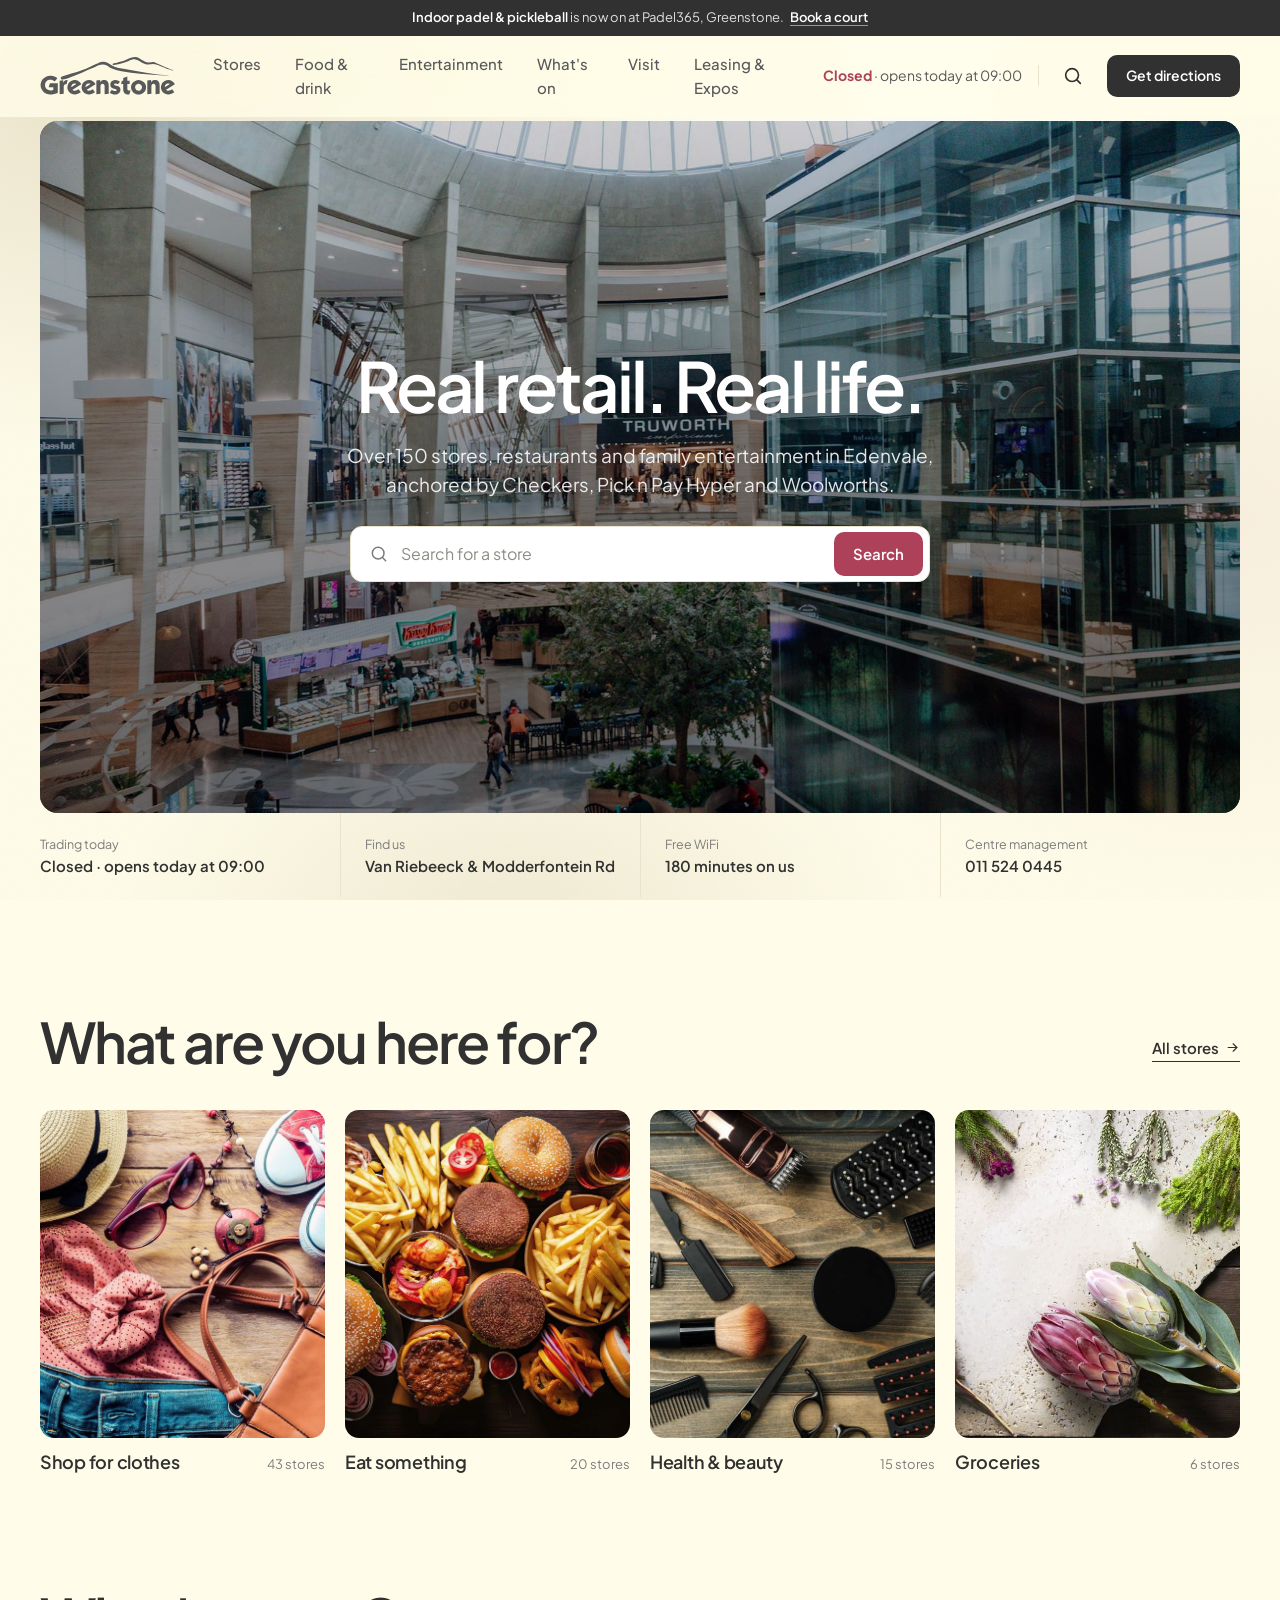
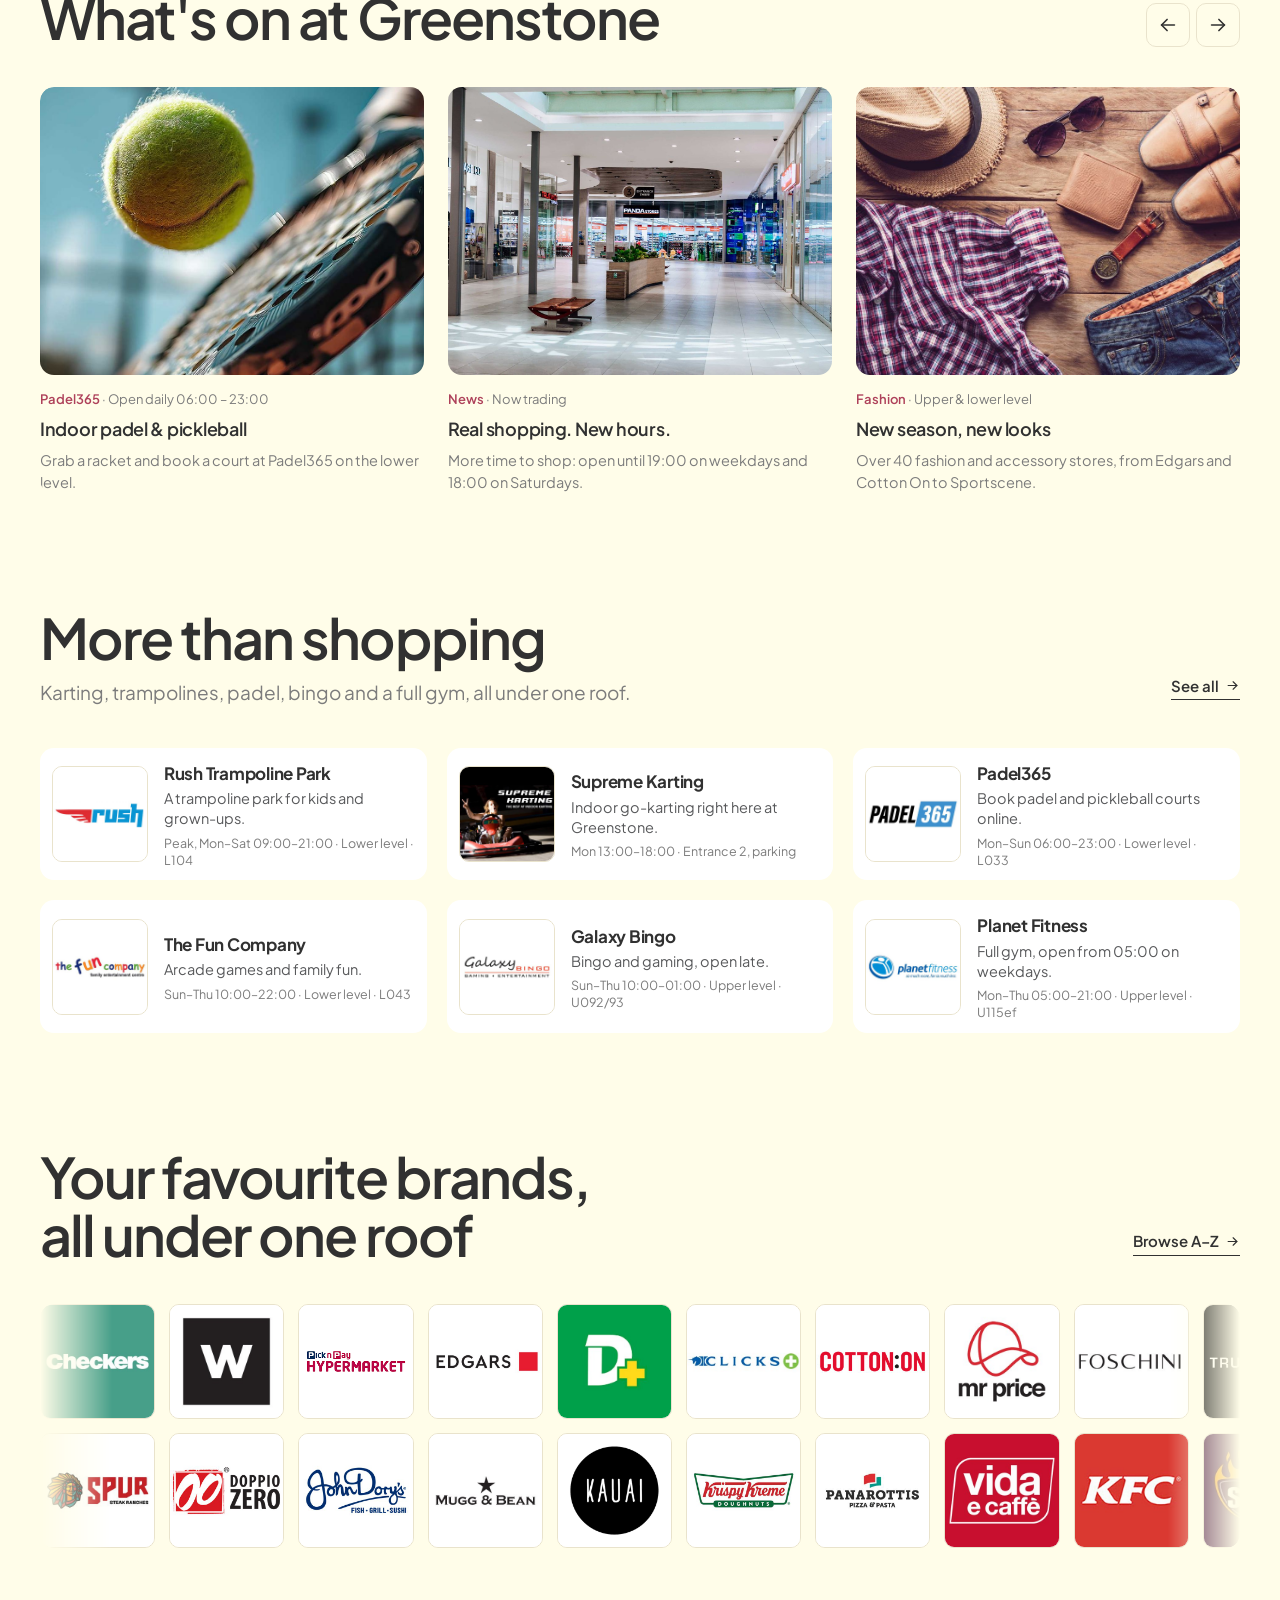
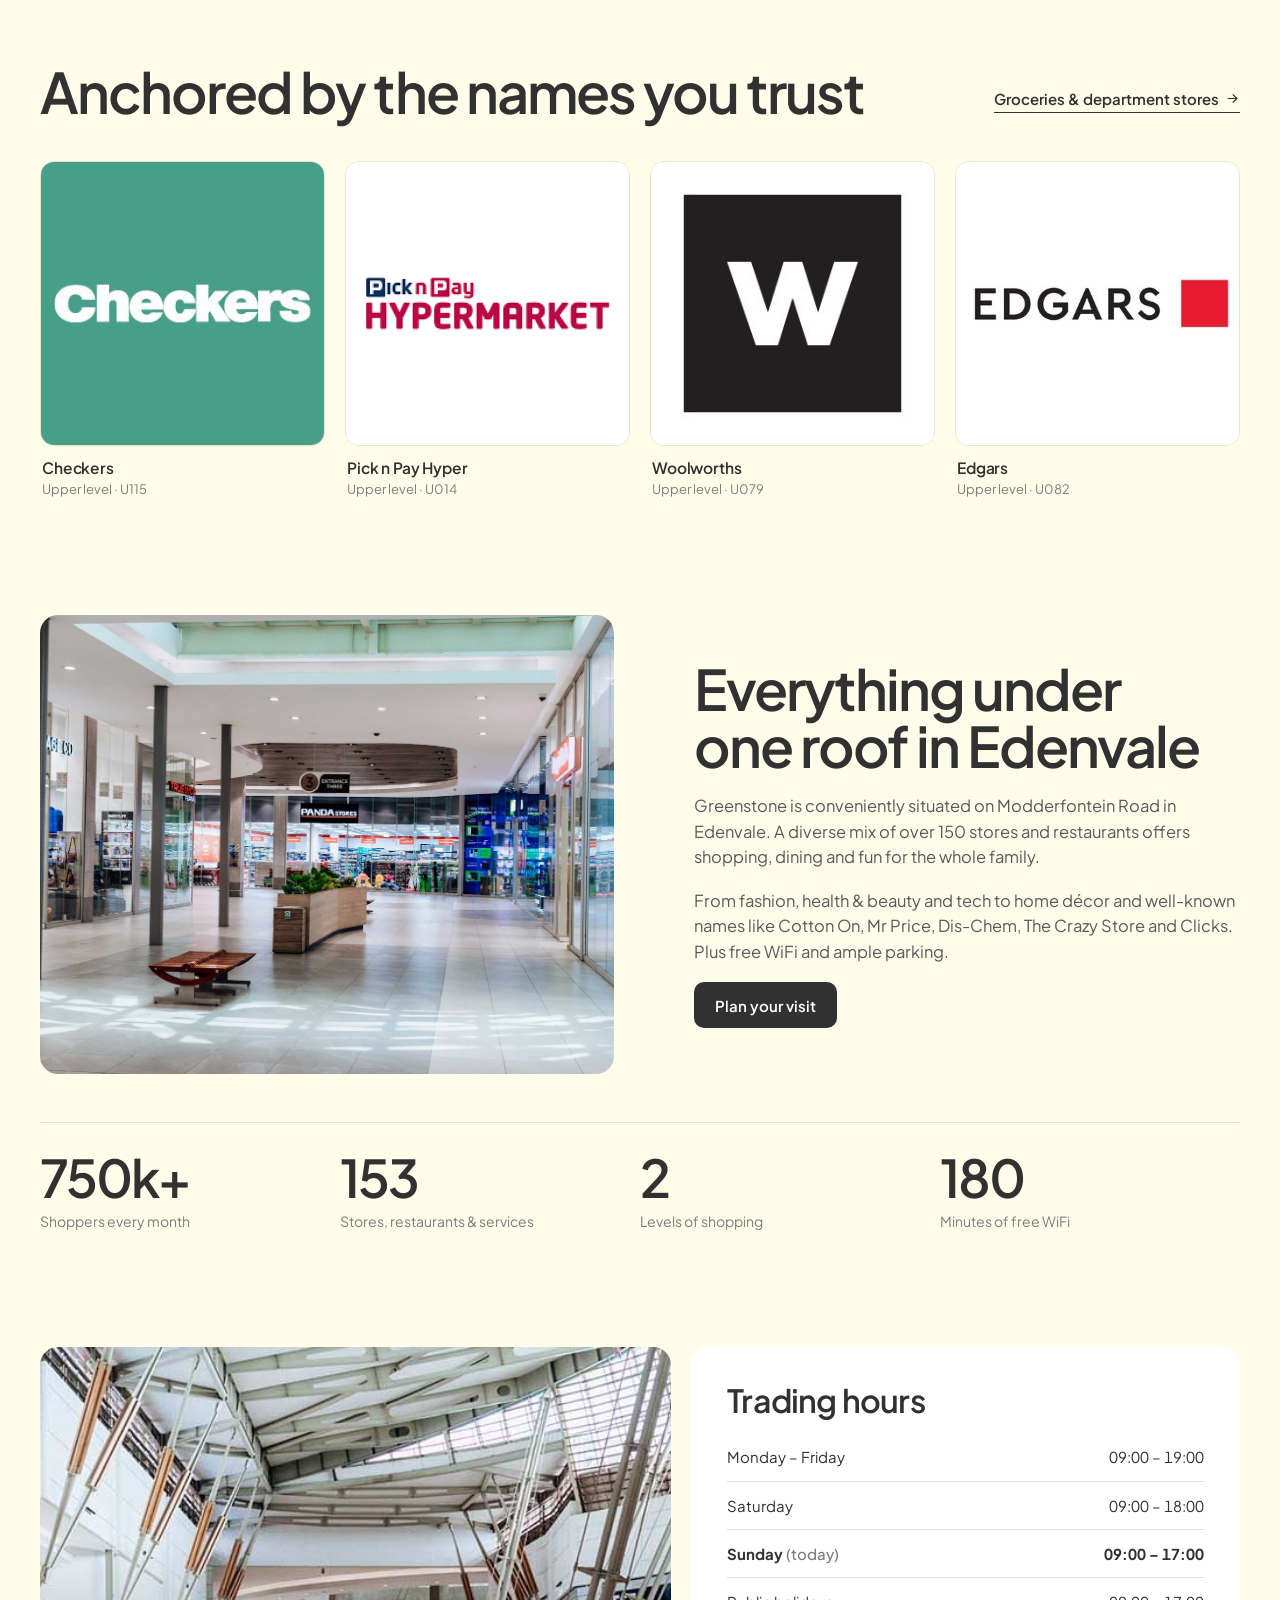
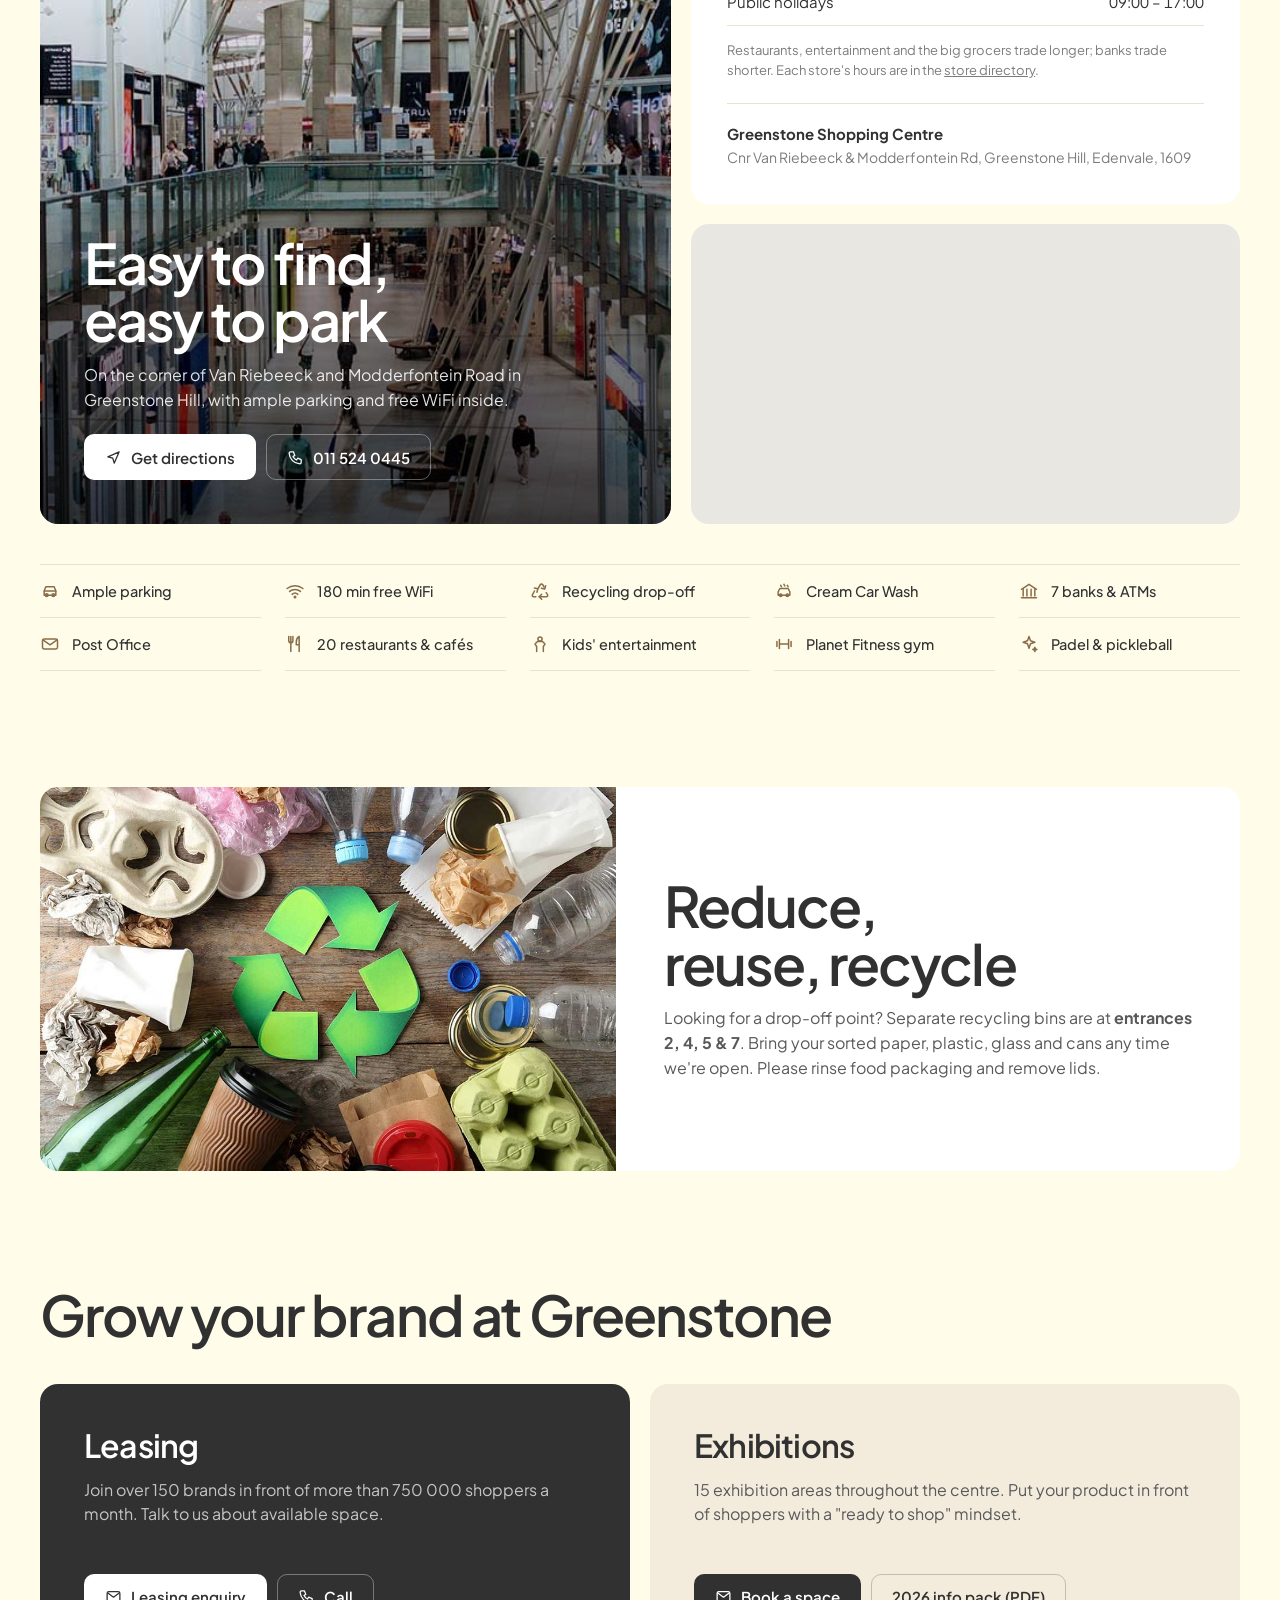
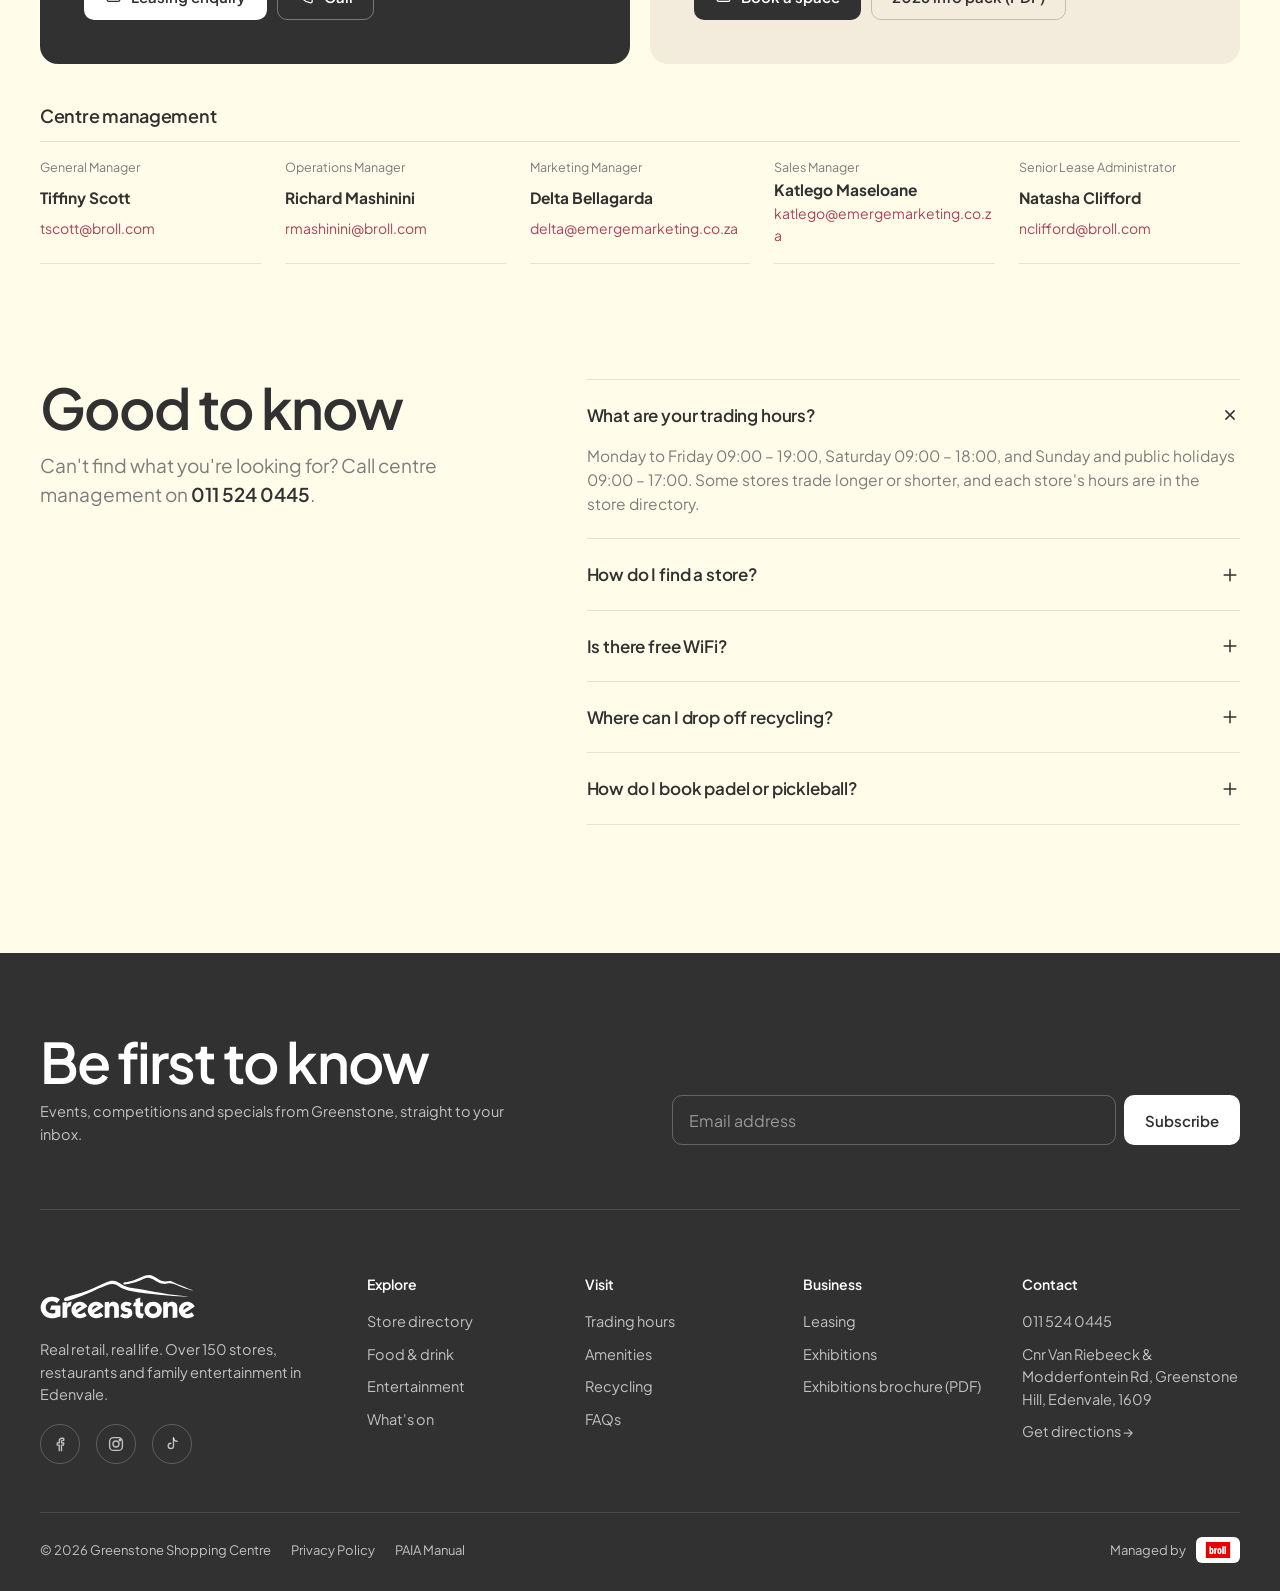
==== index.html @ 99f3a0b7 "Initial commit" ====
<!doctype html>
<html lang="en-ZA">
<head>
<meta charset="utf-8">
<meta name="viewport" content="width=device-width, initial-scale=1, viewport-fit=cover">
<title>Greenstone Shopping Centre | Real retail, real life in Edenvale</title>
<meta name="description" content="Greenstone Shopping Centre in Edenvale: over 150 stores, restaurants and family entertainment, anchored by Checkers, Pick n Pay Hyper and Woolworths. Trading hours, store directory and what's on.">
<meta name="theme-color" content="#FFFDE9">
<link rel="icon" href="assets/brand/greenstone-logo.svg">
<link rel="preconnect" href="https://fonts.googleapis.com">
<link rel="preconnect" href="https://fonts.gstatic.com" crossorigin>
<link href="https://fonts.googleapis.com/css2?family=Plus+Jakarta+Sans:wght@400;500;600;700&display=swap" rel="stylesheet">
<link rel="stylesheet" href="css/style.css">
<script>document.documentElement.classList.add("js");setTimeout(function(){document.documentElement.classList.add("ready")},1500)</script>
</head>
<body data-page="home">

<main>
  <!-- HERO ---------------------------------------------------------------->
  <section class="hero">
    <div class="wrap">
      <div class="hero-media">
        <picture>
          <img src="assets/img/hero-atrium.jpg" alt="Inside Greenstone Shopping Centre's double-volume atrium" fetchpriority="high" style="object-position:50% 45%">
        </picture>
        <div class="hero-copy">
          <h1 class="h-display">Real retail. Real&nbsp;life.</h1>
          <div class="side">
            <p class="lead">Over 150 stores, restaurants and family entertainment in Edenvale, anchored by Checkers, Pick n Pay Hyper and Woolworths.</p>
            <div class="hero-search">
              <label class="search-field">
                <i data-i="search"></i>
                <input type="search" placeholder="Search for a store" data-store-search autocomplete="off" aria-label="Search stores">
                <button class="btn btn-red" type="button" data-search-go>Search</button>
              </label>
              <div class="results" role="listbox"></div>
            </div>
          </div>
        </div>
      </div>

      <div class="info-row">
        <a href="#visit"><small>Trading today</small><b data-status>Open until 19:00 today</b></a>
        <a href="https://www.google.com/maps/dir/?api=1&destination=Greenstone+Shopping+Centre+Edenvale" target="_blank" rel="noopener"><small>Find us</small><b>Van Riebeeck &amp; Modderfontein Rd</b></a>
        <a href="#amenities"><small>Free WiFi</small><b>180 minutes on us</b></a>
        <a href="tel:+27115240445"><small>Centre management</small><b>011 524 0445</b></a>
      </div>
    </div>
  </section>

  <!-- INTENT TILES -------------------------------------------------------->
  <section class="section">
    <div class="wrap">
      <div class="sec-head reveal">
        <h2 class="h-1">What are you here for?</h2>
        <a class="link-arrow" href="stores.html">All stores <i data-i="arrow"></i></a>
      </div>
      <div class="tiles">
        <a class="tile reveal" href="stores.html?cat=Fashion%20%26%20Accessories">
          <div class="img"><img src="assets/img/lifestyle-fashion.jpg" alt="" loading="lazy"></div>
          <div class="body"><h3 class="h-3">Shop for clothes</h3><span class="count" data-count="Fashion & Accessories"></span></div>
        </a>
        <a class="tile reveal" href="stores.html?cat=Food%20%26%20Drink">
          <div class="img"><img src="assets/img/lifestyle-food.jpg" alt="" loading="lazy"></div>
          <div class="body"><h3 class="h-3">Eat something</h3><span class="count" data-count="Food & Drink"></span></div>
        </a>
        <a class="tile reveal" href="stores.html?cat=Health%20%26%20Beauty">
          <div class="img"><img src="assets/img/lifestyle-grooming.jpg" alt="" loading="lazy"></div>
          <div class="body"><h3 class="h-3">Health &amp; beauty</h3><span class="count" data-count="Health & Beauty"></span></div>
        </a>
        <a class="tile reveal" href="stores.html?cat=Department%20%26%20Grocery">
          <div class="img"><img src="assets/img/checkers-fresh.jpg" alt="" loading="lazy" style="object-position:0% 50%"></div>
          <div class="body"><h3 class="h-3">Groceries</h3><span class="count" data-count="Department & Grocery"></span></div>
        </a>
      </div>
    </div>
  </section>

  <!-- WHAT'S ON ----------------------------------------------------------->
  <section class="section" id="whats-on">
    <div class="wrap">
      <div class="sec-head reveal">
        <h2 class="h-1">What's on at Greenstone</h2>
        <div class="rail-nav">
          <button class="icon-btn" data-rail="-1" aria-label="Previous"><i data-i="arrowL"></i></button>
          <button class="icon-btn" data-rail="1" aria-label="Next"><i data-i="arrow"></i></button>
        </div>
      </div>
      <div class="rail" id="eventsRail"></div>
    </div>
  </section>

  <!-- ENTERTAINMENT ------------------------------------------------------->
  <section class="section" id="play">
    <div class="wrap">
      <div class="sec-head reveal">
        <div><h2 class="h-1">More than shopping</h2><p class="lead">Karting, trampolines, padel, bingo and a full gym, all under one roof.</p></div>
        <a class="link-arrow" href="stores.html?cat=Entertainment%20%26%20Fitness">See all <i data-i="arrow"></i></a>
      </div>
      <div class="play-grid" id="playGrid"></div>
    </div>
  </section>

  <!-- BRANDS -------------------------------------------------------------->
  <section class="section">
    <div class="wrap">
      <div class="sec-head reveal">
        <h2 class="h-1">Your favourite brands,<br>all under one roof</h2>
        <a class="link-arrow" href="stores.html">Browse A–Z <i data-i="arrow"></i></a>
      </div>
      <div class="brands reveal">
        <div class="brands-track" id="brandsA"></div>
        <div class="brands-track rev" id="brandsB"></div>
      </div>
    </div>
  </section>

  <!-- ANCHORS ------------------------------------------------------------->
  <section class="section">
    <div class="wrap">
      <div class="sec-head reveal">
        <h2 class="h-1">Anchored by the names you trust</h2>
        <a class="link-arrow" href="stores.html?cat=Department%20%26%20Grocery">Groceries &amp; department stores <i data-i="arrow"></i></a>
      </div>
      <div class="store-grid" id="featured"></div>
    </div>
  </section>

  <!-- STORY + STATS ------------------------------------------------------->
  <section class="section">
    <div class="wrap">
      <div class="story">
        <div class="story-media reveal"><img src="assets/img/interior-walkway.jpg" alt="Upper level walkway at Greenstone Shopping Centre" loading="lazy"></div>
        <div class="story-copy reveal">
          <h2 class="h-1">Everything under one roof in Edenvale</h2>
          <p>Greenstone is conveniently situated on Modderfontein Road in Edenvale. A diverse mix of over 150 stores and restaurants offers shopping, dining and fun for the whole family.</p>
          <p>From fashion, health &amp; beauty and tech to home décor and well-known names like Cotton On, Mr Price, Dis-Chem, The Crazy Store and Clicks. Plus free WiFi and ample parking.</p>
          <div><a class="btn btn-ink" href="#visit">Plan your visit</a></div>
        </div>
      </div>
      <div class="stats reveal">
        <div class="stat"><div class="n">750k+</div><div class="l">Shoppers every month</div></div>
        <div class="stat"><div class="n" data-total>153</div><div class="l">Stores, restaurants &amp; services</div></div>
        <div class="stat"><div class="n">2</div><div class="l">Levels of shopping</div></div>
        <div class="stat"><div class="n">180</div><div class="l">Minutes of free WiFi</div></div>
      </div>
    </div>
  </section>

  <!-- VISIT --------------------------------------------------------------->
  <section class="section" id="visit">
    <div class="wrap">
      <div class="visit">
        <div class="visit-hero reveal">
          <img src="assets/img/interior-levels.jpg" alt="Both levels of Greenstone Shopping Centre" loading="lazy">
          <h2 class="h-1">Easy to find,<br>easy to park</h2>
          <p>On the corner of Van Riebeeck and Modderfontein Road in Greenstone Hill, with ample parking and free WiFi inside.</p>
          <div class="btns">
            <a class="btn btn-white" href="https://www.google.com/maps/dir/?api=1&destination=Greenstone+Shopping+Centre+Edenvale" target="_blank" rel="noopener"><i data-i="nav"></i>Get directions</a>
            <a class="btn btn-ghost-w" href="tel:+27115240445"><i data-i="phone"></i>011 524 0445</a>
          </div>
        </div>
        <div class="visit-card reveal">
          <h3 class="h-2">Trading hours</h3>
          <table class="hours" id="hoursTable">
            <tr data-days="1,2,3,4,5"><td>Monday – Friday</td><td>09:00 – 19:00</td></tr>
            <tr data-days="6"><td>Saturday</td><td>09:00 – 18:00</td></tr>
            <tr data-days="0"><td>Sunday</td><td>09:00 – 17:00</td></tr>
            <tr><td>Public holidays</td><td>09:00 – 17:00</td></tr>
          </table>
          <p class="hours-note">Restaurants, entertainment and the big grocers trade longer; banks trade shorter. Each store's hours are in the <a href="stores.html" style="text-decoration:underline">store directory</a>.</p>
          <div class="addr"><b>Greenstone Shopping Centre</b><span>Cnr Van Riebeeck &amp; Modderfontein Rd, Greenstone Hill, Edenvale, 1609</span></div>
        </div>
        <div class="map reveal">
          <iframe title="Map of Greenstone Shopping Centre" loading="lazy" referrerpolicy="no-referrer-when-downgrade" src="https://www.google.com/maps?q=Greenstone+Shopping+Centre,+Edenvale&amp;output=embed"></iframe>
        </div>
      </div>

      <div class="amenities reveal" id="amenities">
        <div class="amenity"><i data-i="car"></i>Ample parking</div>
        <div class="amenity"><i data-i="wifi"></i>180 min free WiFi</div>
        <div class="amenity"><i data-i="recycle"></i>Recycling drop-off</div>
        <div class="amenity"><i data-i="wash"></i>Cream Car Wash</div>
        <div class="amenity"><i data-i="bank"></i>7 banks &amp; ATMs</div>
        <div class="amenity"><i data-i="post"></i>Post Office</div>
        <div class="amenity"><i data-i="food"></i>20 restaurants &amp; cafés</div>
        <div class="amenity"><i data-i="kids"></i>Kids' entertainment</div>
        <div class="amenity"><i data-i="gym"></i>Planet Fitness gym</div>
        <div class="amenity"><i data-i="spark"></i>Padel &amp; pickleball</div>
      </div>
    </div>
  </section>

  <!-- RECYCLE ------------------------------------------------------------->
  <section class="section" id="recycle">
    <div class="wrap">
      <div class="recycle reveal">
        <img src="assets/img/recycling.jpg" alt="Sorted recycling: paper, plastic, glass and cans" loading="lazy">
        <div>
          <h2 class="h-1">Reduce, reuse, recycle</h2>
          <p>Looking for a drop-off point? Separate recycling bins are at <b>entrances 2, 4, 5 &amp; 7</b>. Bring your sorted paper, plastic, glass and cans any time we're open. Please rinse food packaging and remove lids.</p>
        </div>
      </div>
    </div>
  </section>

  <!-- BUSINESS ------------------------------------------------------------>
  <section class="section" id="business">
    <div class="wrap">
      <div class="sec-head reveal"><h2 class="h-1">Grow your brand at Greenstone</h2></div>
      <div class="biz">
        <div class="biz-card lease reveal">
          <h3 class="h-2">Leasing</h3>
          <p>Join over 150 brands in front of more than 750 000 shoppers a month. Talk to us about available space.</p>
          <div class="contact">
            <a class="btn btn-white" href="mailto:nclifford@broll.com"><i data-i="mail"></i>Leasing enquiry</a>
            <a class="btn btn-ghost-w" href="tel:+27115240445"><i data-i="phone"></i>Call</a>
          </div>
        </div>
        <div class="biz-card expo reveal">
          <h3 class="h-2">Exhibitions</h3>
          <p>15 exhibition areas throughout the centre. Put your product in front of shoppers with a "ready to shop" mindset.</p>
          <div class="contact">
            <a class="btn btn-ink" href="mailto:katlego@emergemarketing.co.za"><i data-i="mail"></i>Book a space</a>
            <a class="btn btn-line" href="assets/docs/exhibitions-brochure-2026.pdf" target="_blank" rel="noopener">2026 info pack (PDF)</a>
          </div>
        </div>
      </div>
      <div class="team reveal">
        <h3 class="h-3">Centre management</h3>
        <div class="team-grid">
          <a href="mailto:tscott@broll.com"><small>General Manager</small><b>Tiffiny Scott</b><span>tscott@broll.com</span></a>
          <a href="mailto:rmashinini@broll.com"><small>Operations Manager</small><b>Richard Mashinini</b><span>rmashinini@broll.com</span></a>
          <a href="mailto:delta@emergemarketing.co.za"><small>Marketing Manager</small><b>Delta Bellagarda</b><span>delta@emergemarketing.co.za</span></a>
          <a href="mailto:katlego@emergemarketing.co.za"><small>Sales Manager</small><b>Katlego Maseloane</b><span>katlego@emergemarketing.co.za</span></a>
          <a href="mailto:nclifford@broll.com"><small>Senior Lease Administrator</small><b>Natasha Clifford</b><span>nclifford@broll.com</span></a>
        </div>
      </div>
    </div>
  </section>

  <!-- FAQ ----------------------------------------------------------------->
  <section class="section" id="faq">
    <div class="wrap faq-wrap">
      <div class="reveal" style="display:flex;flex-direction:column;gap:14px">
        <h2 class="h-1">Good to know</h2>
        <p class="lead">Can't find what you're looking for? Call centre management on <a href="tel:+27115240445" style="color:var(--ink);font-weight:600">011 524 0445</a>.</p>
      </div>
      <div class="faq reveal">
        <details open><summary>What are your trading hours?<i data-i="plus"></i></summary><p>Monday to Friday 09:00 – 19:00, Saturday 09:00 – 18:00, and Sunday and public holidays 09:00 – 17:00. Some stores trade longer or shorter, and each store's hours are in the store directory.</p></details>
        <details><summary>How do I find a store?<i data-i="plus"></i></summary><p>Use the store search. Every listing shows the shop number and level: numbers starting with U are on the upper level, and numbers starting with L are on the lower level.</p></details>
        <details><summary>Is there free WiFi?<i data-i="plus"></i></summary><p>Yes. Every visitor gets 180 minutes of free WiFi throughout the centre.</p></details>
        <details><summary>Where can I drop off recycling?<i data-i="plus"></i></summary><p>Separate recycling bins are at entrances 2, 4, 5 and 7 for paper, plastic, glass and cans. Please rinse packaging and remove lids.</p></details>
        <details><summary>How do I book padel or pickleball?<i data-i="plus"></i></summary><p>Courts at Padel365 are open daily from 06:00 to 23:00 and can be booked online through <a href="https://playtomic.com/clubs/padel-365-greenstone" target="_blank" rel="noopener" style="text-decoration:underline">Playtomic</a>.</p></details>
      </div>
    </div>
  </section>
</main>

<script src="js/data.js"></script>
<script>
/* What's on: sample content for the mockup (mix of real info + placeholders) */
window.GA_EVENTS = [
  { tag: 'Padel365', title: 'Indoor padel & pickleball', date: 'Open daily 06:00 – 23:00', text: 'Grab a racket and book a court at Padel365 on the lower level.', img: 'assets/img/padel.jpg', href: 'https://playtomic.com/clubs/padel-365-greenstone' },
  { tag: 'News', title: 'Real shopping. New hours.', date: 'Now trading', text: 'More time to shop: open until 19:00 on weekdays and 18:00 on Saturdays.', img: 'assets/img/interior-walkway.jpg', href: '#visit' },
  { tag: 'Fashion', title: 'New season, new looks', date: 'Upper & lower level', text: 'Over 40 fashion and accessory stores, from Edgars and Cotton On to Sportscene.', img: 'assets/img/lifestyle-mens.jpg', href: 'stores.html?cat=Fashion%20%26%20Accessories' },
  { tag: 'Festive season', title: 'Your one-stop festive shop', date: 'December', text: 'Gifts, décor and treats from over 150 stores, all under one roof.', img: 'assets/img/interior-levels.jpg', href: '#' },
  { tag: 'Community', title: 'Recycle at Greenstone', date: 'Entrances 2, 4, 5 & 7', text: 'Drop off sorted paper, plastic, glass and cans whenever we are open.', img: 'assets/img/recycling.jpg', href: '#recycle' },
];
</script>
<script src="js/main.js"></script>
<script>
(function () {
  const S = window.GA_STORES, I = window.GA_ICON, st = window.GA_STATUS();
  const by = n => S.find(s => s.name === n);
  const pick = names => names.map(by).filter(Boolean);
  const logo = s => s.logo ? `<img src="${s.logo}" alt="${s.name}" loading="lazy">` : `<span class="no-logo">${s.name}</span>`;
  const where = s => /^ent/i.test(s.shop) ? 'Entrance ' + s.shop.replace(/\D/g, '') + ', parking' : [s.level, s.shop].filter(Boolean).join(' · ');
  document.querySelectorAll('[data-count]').forEach(el => { el.textContent = S.filter(s => s.cat === el.dataset.count).length + ' stores'; });
  document.querySelectorAll('[data-total]').forEach(el => el.textContent = S.length);

  // events
  const rail = document.getElementById('eventsRail');
  rail.innerHTML = GA_EVENTS.map(e => `
    <a class="event" href="${e.href}"${/^http/.test(e.href) ? ' target="_blank" rel="noopener"' : ''}>
      <div class="img"><img src="${e.img}" alt="" loading="lazy"></div>
      <span class="kicker"><b>${e.tag}</b> · ${e.date}</span>
      <h3 class="h-3">${e.title}</h3>
      <p>${e.text}</p>
    </a>`).join('');
  document.querySelectorAll('[data-rail]').forEach(b => b.addEventListener('click', () => { const c = rail.firstElementChild, gap = parseFloat(getComputedStyle(rail).columnGap) || 0; rail.scrollBy({ left: +b.dataset.rail * (c.offsetWidth + gap), behavior: 'smooth' }); }));

  // entertainment
  const play = [
    ['Rush Trampoline Park', 'A trampoline park for kids and grown-ups.'],
    ['Supreme Karting', 'Indoor go-karting right here at Greenstone.'],
    ['Padel365', 'Book padel and pickleball courts online.'],
    ['The Fun Company', 'Arcade games and family fun.'],
    ['Galaxy Bingo', 'Bingo and gaming, open late.'],
    ['Planet Fitness', 'Full gym, open from 05:00 on weekdays.'],
  ];
  document.getElementById('playGrid').innerHTML = play.map(([n, d]) => { const s = by(n); if (!s) return '';
    const h = (s.hours || '').split(';')[0];
    return `<a class="play reveal in" href="stores.html?store=${s.id}">
      <div class="logo-tile">${logo(s)}</div>
      <div><b>${s.name}</b><p>${d}</p><small>${h ? h + ' · ' : ''}${where(s)}</small></div>
    </a>`; }).join('');

  // brand marquee: two rows, opposite directions
  const rowA = pick(['Checkers','Woolworths','Pick n Pay Hyper','Edgars','Dis-Chem','Clicks','Cotton On','Mr Price','Foschini','Truworths','Sportscene','Cape Union Mart','Pandora','Skechers','Typo','The Body Shop','Exclusive Books','Incredible Connection']);
  const rowB = pick(['Spur','Doppio Zero',"John Dory's",'Mugg & Bean','Kauai','Krispy Kreme','Panarottis','Vida e Café','KFC','Steers','Mr Price Home','Sheet Street','@Home','Toys R Us','The Crazy Store','PEP','Jet','Factorie']);
  const tiles = list => list.map(b => `<a href="stores.html?store=${b.id}" aria-label="${b.name}">${logo(b)}</a>`).join('');
  const dup = html => html + html.replace(/aria-label="/g, 'aria-hidden="true" tabindex="-1" data-x="');
  document.getElementById('brandsA').innerHTML = dup(tiles(rowA));
  document.getElementById('brandsB').innerHTML = dup(tiles(rowB));

  // anchors
  document.getElementById('featured').innerHTML = pick(['Checkers','Pick n Pay Hyper','Woolworths','Edgars']).map(s => `
    <a class="store reveal in" href="stores.html?store=${s.id}">
      <div class="logo-tile">${logo(s)}</div>
      <div class="meta"><b>${s.name}</b><small>${where(s)}</small></div>
    </a>`).join('');

  // today in hours table
  document.querySelectorAll('#hoursTable tr[data-days]').forEach(tr => tr.classList.toggle('today', tr.dataset.days.split(',').map(Number).includes(st.day)));
})();
</script>
</body>
</html>
---- css/style.css ----
/* ==========================================================================
   Greenstone Shopping Centre — website mockup v1 (built on the Greenacres v6 system)
   Light, clean, mobile-first. Brand: logo red + sage + charcoal.
   ========================================================================== */

:root {
  --bg: #FFFDE9;
  --surface: #FFFFFF;
  --ink: #313131;
  --ink-2: #58595B;
  --muted: #7C7C7C;
  --line: #E9E3CC;
  --red: #AE415A;
  --red-dark: #772F3F;
  --sage: #A68661;
  --sage-soft: #F3ECDC;
  --sage-deep: #8A6C48;
  --open: #2C7A4B;

  --r-lg: 18px;
  --r-md: 14px;
  --r-sm: 10px;
  --r-btn: 10px;

  --pad: clamp(16px, 4vw, 40px);
  --max: 1700px;
  --hdr: 64px;
  --shadow: 0 1px 2px rgba(27,26,25,.05), 0 6px 18px rgba(27,26,25,.06);
  --shadow-lg: 0 2px 6px rgba(27,26,25,.06), 0 20px 50px rgba(27,26,25,.12);

  --font: "Plus Jakarta Sans", system-ui, -apple-system, "Segoe UI", sans-serif;
  --ease: cubic-bezier(.2,.7,.2,1);
}
@media (min-width: 1024px) { :root { --hdr: 80px; } }

*, *::before, *::after { box-sizing: border-box; }
html { -webkit-text-size-adjust: 100%; scroll-behavior: smooth; scroll-padding-top: 90px; }
html, body { overflow-x: clip; }
body {
  margin: 0; background: var(--bg); color: var(--ink);
  font-family: var(--font); font-size: 16px; line-height: 1.55;
  -webkit-font-smoothing: antialiased; text-rendering: optimizeLegibility;
}
img { display: block; max-width: 100%; height: auto; }
a { color: inherit; text-decoration: none; }
button, input { font: inherit; color: inherit; }
button { cursor: pointer; background: none; border: 0; padding: 0; }
:focus-visible { outline: 2px solid var(--ink); outline-offset: 3px; border-radius: 4px; }
.sr-only { position: absolute; width: 1px; height: 1px; overflow: hidden; clip: rect(0 0 0 0); white-space: nowrap; }

.wrap { width: 100%; max-width: var(--max); margin: 0 auto; padding: 0 var(--pad); }
.section { padding: clamp(64px, 9vw, 120px) 0 0; }

/* Type ------------------------------------------------------------------- */
.h-display { font-size: clamp(40px, 6.6vw, 92px); line-height: .98; letter-spacing: -.045em; font-weight: 600; margin: 0; text-wrap: balance; }
.h-1 { font-size: clamp(30px, 4.6vw, 56px); line-height: 1.03; letter-spacing: -.035em; font-weight: 600; margin: 0; text-wrap: balance; }
.h-2 { font-size: clamp(24px, 2.8vw, 32px); line-height: 1.12; letter-spacing: -.025em; font-weight: 600; margin: 0; }
.h-3 { font-size: 18px; line-height: 1.3; letter-spacing: -.015em; font-weight: 600; margin: 0; }
.lead { font-size: clamp(16.5px, 1.5vw, 19px); color: var(--muted); max-width: 46ch; margin: 0; text-wrap: pretty; }
.muted { color: var(--muted); }
.red { color: var(--red); }

/* Buttons ---------------------------------------------------------------- */
.btn {
  display: inline-flex; align-items: center; justify-content: center; gap: 9px;
  height: 46px; padding: 0 20px; border-radius: var(--r-btn);
  font-weight: 600; font-size: 15px; white-space: nowrap; border: 1px solid transparent;
  transition: background .2s, color .2s, border-color .2s;
}
.btn svg { width: 17px; height: 17px; flex: none; }
.btn-red { background: var(--red); color: #fff; }
.btn-red:hover { background: var(--red-dark); }
.btn-ink { background: var(--ink); color: #fff; }
.btn-ink:hover { background: #000; }
.btn-line { background: transparent; border-color: rgba(27,26,25,.22); }
.btn-line:hover { border-color: var(--ink); }
.btn-white { background: #fff; color: var(--ink); }
.btn-white:hover { background: #F0EFEC; }
.btn-ghost-w { color: #fff; border-color: rgba(255,255,255,.35); }
.btn-ghost-w:hover { border-color: #fff; }
.link-arrow { display: inline-flex; align-items: center; gap: 6px; font-weight: 600; font-size: 15px; border-bottom: 1px solid currentColor; padding-bottom: 2px; }
.link-arrow svg { width: 15px; height: 15px; transition: transform .2s var(--ease); }
.link-arrow:hover svg { transform: translateX(3px); }

/* Open/closed status (plain text, no pill) ------------------------------- */
.status { font-size: 14px; color: var(--ink-2); white-space: nowrap; }
.status .st { font-weight: 700; }
.status .st.open { color: var(--open); }
.status .st.closed { color: var(--red); }

/* Announcement bar ------------------------------------------------------- */
.announce { background: var(--ink); color: rgba(255,255,255,.85); font-size: 13px; text-align: center; padding: 9px var(--pad); line-height: 1.35; }
.announce strong { color: #fff; font-weight: 600; }
.announce a { color: #fff; font-weight: 600; text-decoration: underline; text-underline-offset: 3px; text-decoration-color: rgba(255,255,255,.5); margin-left: 4px; }

/* Header ----------------------------------------------------------------- */
.header { position: sticky; top: 0; z-index: 50; background: var(--bg); border-bottom: 1px solid transparent; transition: border-color .2s; }
.header.scrolled { border-bottom-color: var(--line); }
.header-in { display: flex; align-items: center; gap: 24px; height: var(--hdr); }
.logo { display: block; flex: none; }
.logo img { height: 44px; width: auto; }
.nav { display: none; gap: 30px; margin: 0 auto; }
.nav a { font-size: 15px; font-weight: 500; color: var(--ink-2); padding: 6px 0; border-bottom: 1.5px solid transparent; transition: border-color .2s, color .2s; }
.nav a:hover { color: var(--ink); border-bottom-color: var(--ink); }
.nav a.active { color: var(--ink); border-bottom-color: var(--red); }
.header-actions { display: flex; align-items: center; gap: 6px; margin-left: auto; }
.header .status { display: none; margin-right: 14px; }
.icon-btn { width: 44px; height: 44px; border-radius: var(--r-btn); display: grid; place-items: center; transition: background .2s; }
.icon-btn:hover { background: rgba(27,26,25,.06); }
.icon-btn svg { width: 22px; height: 22px; }
@media (min-width: 1024px) {
  .nav { display: flex; }
  .menu-btn { display: none; }
  .header .status { display: inline; }
  .logo img { height: 50px; }
}

/* Menu + search overlays ------------------------------------------------- */
.sheet-backdrop { position: fixed; inset: 0; z-index: 90; background: rgba(27,26,25,.45); opacity: 0; pointer-events: none; transition: opacity .3s; }
.menu {
  position: fixed; inset: 0; z-index: 100; background: var(--bg);
  display: flex; flex-direction: column; padding: 0 var(--pad) calc(24px + env(safe-area-inset-bottom));
  opacity: 0; pointer-events: none; transition: opacity .25s; overflow-y: auto;
}
.menu.open { opacity: 1; pointer-events: auto; }
.menu-top { display: flex; align-items: center; justify-content: space-between; height: var(--hdr); flex: none; }
.menu-links { list-style: none; margin: 12px 0 0; padding: 0; }
.menu-links a { display: flex; align-items: center; justify-content: space-between; padding: 15px 0; border-bottom: 1px solid var(--line); font-size: 26px; font-weight: 600; letter-spacing: -.03em; }
.menu-links a svg { width: 20px; height: 20px; color: var(--muted); }
.menu-info { margin-top: 28px; font-size: 15px; display: grid; gap: 4px; }
.menu-info .status { font-size: 15px; }
.menu-actions { display: grid; grid-template-columns: 1fr 1fr; gap: 10px; margin-top: 20px; }
html.locked { overflow: hidden; }

/* Mobile bottom bar (docked) --------------------------------------------- */
.tabbar {
  position: fixed; left: 0; right: 0; bottom: 0; z-index: 40;
  display: grid; grid-template-columns: repeat(4, 1fr);
  background: var(--surface); border-top: 1px solid var(--line);
  padding: 4px 4px calc(4px + env(safe-area-inset-bottom));
  transition: transform .3s var(--ease);
}
.tabbar.hide { transform: translateY(105%); }
.tabbar a { display: flex; flex-direction: column; align-items: center; gap: 2px; padding: 7px 4px; font-size: 11px; font-weight: 600; color: var(--muted); }
.tabbar a svg { width: 22px; height: 22px; }
.tabbar a.active { color: var(--red); }
@media (min-width: 1024px) { .tabbar { display: none; } }
@media (max-width: 1023px) { body { padding-bottom: 64px; } }

/* Hero (image-led, text on image) ---------------------------------------- */
.hero { padding-top: 4px; }
.hero-media {
  position: relative; border-radius: var(--r-lg); overflow: hidden; background: #4a4743; color: #fff;
  height: calc(100svh - var(--hdr) - 168px); min-height: 420px; max-height: 900px;
  display: flex; flex-direction: column; justify-content: flex-end;
}
.hero-media > picture, .hero-media > picture img { position: absolute; inset: 0; width: 100%; height: 100%; }
.hero-media > picture img { object-fit: cover; object-position: 50% 40%; }
.hero-media::after { content: ""; position: absolute; inset: 0; background: linear-gradient(180deg, rgba(0,0,0,0) 30%, rgba(0,0,0,.25) 55%, rgba(0,0,0,.68)); pointer-events: none; }
.hero-copy { position: relative; z-index: 2; padding: 24px 18px 18px; display: grid; gap: 16px; }
.hero-copy .h-display { font-size: clamp(34px, 9.8vw, 56px); }
.hero-copy .lead { color: rgba(255,255,255,.88); }
.hero-search { position: relative; width: 100%; max-width: 520px; }
@media (min-width: 1024px) {
  /* desktop: leave room for announce bar (~36px) + info row (~80px) so the info row is always above the fold */
  .hero-media { height: calc(100svh - var(--hdr) - 128px); min-height: 440px; justify-content: center; }
  .hero-media::after { background: linear-gradient(180deg, rgba(0,0,0,.18), rgba(0,0,0,.42) 50%, rgba(0,0,0,.5)); }
  .hero-copy { padding: 48px; justify-items: center; text-align: center; gap: 22px; }
  .hero-copy .h-display { font-size: clamp(56px, 5.4vw, 96px); max-width: 13ch; }
  .hero-copy .side { display: grid; gap: 26px; justify-items: center; width: 100%; }
  .hero-copy .lead { text-align: center; }
  .hero-search { max-width: 580px; }
  .hero .results { top: calc(100% + 6px); bottom: auto; }
}

.search-field {
  display: flex; align-items: center; gap: 10px; height: 56px; padding: 0 6px 0 18px;
  background: var(--surface); color: var(--ink); border-radius: 12px; border: 1px solid var(--line);
  transition: border-color .2s;
}
.search-field:focus-within { border-color: var(--ink); }
.search-field > svg { width: 20px; height: 20px; color: var(--muted); flex: none; }
.search-field input { flex: 1; min-width: 0; width: 100%; border: 0; outline: 0; background: none; font-size: 16px; height: 100%; }
.search-field input::placeholder { color: #8E8C86; }
.search-field .btn { height: 44px; padding: 0 18px; }
.results {
  position: absolute; top: calc(100% + 6px); left: 0; right: 0; z-index: 20; color: var(--ink);
  background: var(--surface); border-radius: var(--r-md); box-shadow: var(--shadow-lg); padding: 6px;
  text-align: left; max-height: 360px; overflow-y: auto; display: none;
}
.hero .results { top: auto; bottom: calc(100% + 6px); }
@media (min-width: 1024px) { .hero .results { top: calc(100% + 6px); bottom: auto; } }
.results.show { display: block; }
.result { display: flex; align-items: center; gap: 14px; padding: 8px; border-radius: 10px; }
.result:hover, .result.hl { background: var(--bg); }
.result .lg { width: 56px; height: 36px; border-radius: 6px; background: #fff; border: 1px solid var(--line); display: grid; place-items: center; overflow: hidden; flex: none; }
.result .lg img { width: 100%; height: 100%; object-fit: contain; }
.result b { display: block; font-size: 15px; font-weight: 600; }
.result small { color: var(--muted); font-size: 13px; }
.result .shop { margin-left: auto; font-size: 13px; color: var(--muted); white-space: nowrap; }
.results .empty { padding: 14px; color: var(--muted); font-size: 14.5px; }
.results .all { justify-content: center; font-weight: 600; font-size: 14px; }

/* Quick info row (typographic) ------------------------------------------- */
.info-row { display: grid; grid-template-columns: 1fr 1fr; border-bottom: 1px solid var(--line); }
.info-row > a { padding: 18px 4px 18px 0; display: grid; gap: 2px; border-top: 1px solid var(--line); }
.info-row > a:nth-child(odd) { padding-right: 12px; }
.info-row small { font-size: 12.5px; color: var(--muted); }
.info-row b { font-size: 15px; font-weight: 600; line-height: 1.3; }
.info-row > a:hover b { text-decoration: underline; text-underline-offset: 3px; }
@media (min-width: 1024px) {
  .info-row { grid-template-columns: repeat(4, 1fr); border-bottom: 0; }
  .info-row > a { padding: 22px 24px; border-top: 0; border-left: 1px solid var(--line); }
  .info-row > a:first-child { border-left: 0; padding-left: 0; }
}

/* Section heads ---------------------------------------------------------- */
.sec-head { display: flex; align-items: flex-end; justify-content: space-between; gap: 20px; margin-bottom: clamp(24px, 3.5vw, 40px); }
.sec-head .link-arrow { flex: none; margin-bottom: 8px; }
.sec-head p { margin: 12px 0 0; }

/* Intent tiles ----------------------------------------------------------- */
.tiles { display: grid; grid-template-columns: 1fr 1fr; gap: 12px; }
.tile { display: flex; flex-direction: column; gap: 12px; min-width: 0; }
.tile .img { aspect-ratio: 4 / 4.6; border-radius: var(--r-md); overflow: hidden; background: var(--sage-soft); }
.tile .img img { width: 100%; height: 100%; object-fit: cover; transition: transform .7s var(--ease); }
.tile:hover .img img { transform: scale(1.035); }
.tile .body { display: flex; align-items: baseline; justify-content: space-between; gap: 8px; }
.tile .count { font-size: 13px; color: var(--muted); white-space: nowrap; }
.tile:hover .h-3 { text-decoration: underline; text-underline-offset: 4px; text-decoration-thickness: 1.5px; }
@media (min-width: 768px) { .tiles { grid-template-columns: repeat(4, 1fr); gap: 20px; } }

/* What's on carousel ----------------------------------------------------- */
.rail {
  display: grid; grid-auto-flow: column; grid-auto-columns: 80%; gap: 14px;
  overflow-x: auto; scroll-snap-type: x mandatory; scrollbar-width: none;
  margin: 0 calc(var(--pad) * -1); padding: 0 var(--pad) 4px; scroll-padding: 0 var(--pad);
}
.rail::-webkit-scrollbar { display: none; }
.rail > * { scroll-snap-align: start; min-width: 0; }
@media (min-width: 640px) { .rail { grid-auto-columns: 46%; gap: 20px; } }
@media (min-width: 1024px) { .rail { margin: 0; padding: 0; scroll-padding: 0; grid-auto-columns: calc((100% - 48px) / 3); gap: 24px; } }
.rail-nav { display: none; gap: 6px; }
.rail-nav .icon-btn { border: 1px solid var(--line); }
@media (min-width: 1024px) { .rail-nav { display: flex; } }

.event { display: flex; flex-direction: column; gap: 14px; }
.event .img { aspect-ratio: 4 / 3; border-radius: var(--r-md); overflow: hidden; background: var(--sage-soft); }
.event .img img { width: 100%; height: 100%; object-fit: cover; transition: transform .7s var(--ease); }
.event:hover .img img { transform: scale(1.035); }
.event .kicker { font-size: 13px; color: var(--muted); }
.event .kicker b { color: var(--red); font-weight: 600; }
.event .h-3 { margin-top: -6px; }
.event:hover .h-3 { text-decoration: underline; text-underline-offset: 4px; text-decoration-thickness: 1.5px; }
.event p { margin: -6px 0 0; color: var(--muted); font-size: 14.5px; }

/* Brand marquee (two rows) ----------------------------------------------- */
.brands { overflow: hidden; position: relative; display: grid; gap: 14px; border-radius: var(--r-md); }
.brands { -webkit-mask-image: linear-gradient(90deg, transparent, #000 6%, #000 94%, transparent); mask-image: linear-gradient(90deg, transparent, #000 6%, #000 94%, transparent); }
.brands-track { display: flex; align-items: center; gap: 14px; width: max-content; animation: marquee 70s linear infinite; }
.brands-track.rev { animation-direction: reverse; animation-duration: 80s; }
.brands:hover .brands-track { animation-play-state: paused; }
.brands-track a { display: grid; place-items: center; width: clamp(150px, 13vw, 250px); aspect-ratio: 16 / 9; background: var(--surface); border-radius: var(--r-sm); }
.brands-track img { width: 100%; height: 100%; object-fit: contain; }
@keyframes marquee { to { transform: translateX(-50%); } }
@media (prefers-reduced-motion: reduce) { .brands-track { animation: none; } }

/* Store cards ------------------------------------------------------------ */
.store-grid { display: grid; grid-template-columns: 1fr 1fr; gap: 12px; }
@media (min-width: 768px) { .store-grid { grid-template-columns: repeat(3, 1fr); gap: 16px; } }
@media (min-width: 1100px) { .store-grid { grid-template-columns: repeat(4, 1fr); gap: 20px; } }
.store { min-width: 0; display: flex; flex-direction: column; gap: 12px; text-align: left; width: 100%; }
.store .logo-tile { aspect-ratio: 16 / 10; border-radius: var(--r-md); background: var(--surface); display: grid; place-items: center; overflow: hidden; transition: box-shadow .25s; }
.store:hover .logo-tile { box-shadow: var(--shadow); }
.store .logo-tile img { width: 100%; height: 100%; object-fit: contain; }
.store .meta { display: grid; gap: 2px; padding: 0 2px; }
.store .meta b { font-size: 15.5px; font-weight: 600; letter-spacing: -.01em; line-height: 1.25; }
.store:hover .meta b { text-decoration: underline; text-underline-offset: 3px; }
.store .meta small { font-size: 13px; color: var(--muted); }
.store .meta .new { color: var(--red); font-weight: 600; }

/* Story + stats ---------------------------------------------------------- */
.story { display: grid; gap: 28px; align-items: center; }
.story-media { border-radius: var(--r-lg); overflow: hidden; aspect-ratio: 4 / 3; }
.story-media img { width: 100%; height: 100%; object-fit: cover; }
.story-copy { display: flex; flex-direction: column; gap: 18px; }
.story-copy p { margin: 0; color: var(--ink-2); font-size: 16.5px; max-width: 52ch; }
@media (min-width: 1024px) { .story { grid-template-columns: 1.05fr 1fr; gap: 80px; } .story-media { aspect-ratio: 5 / 4; } }
.stats { display: grid; grid-template-columns: 1fr 1fr; margin-top: 48px; border-top: 1px solid var(--line); }
.stat { padding: 22px 12px 4px 0; }
.stat .n { font-size: clamp(32px, 4.4vw, 52px); font-weight: 600; letter-spacing: -.04em; line-height: 1; }
.stat .l { margin-top: 8px; color: var(--muted); font-size: 14px; }
@media (min-width: 1024px) { .stats { grid-template-columns: repeat(4, 1fr); } .stat { padding: 28px 24px 0 0; } }

/* Visit ------------------------------------------------------------------ */
.visit { display: grid; gap: 14px; }
.visit-hero { position: relative; border-radius: var(--r-lg); overflow: hidden; min-height: 440px; color: #fff; display: flex; flex-direction: column; justify-content: flex-end; padding: clamp(24px, 4vw, 44px); }
.visit-hero > img { position: absolute; inset: 0; width: 100%; height: 100%; object-fit: cover; }
.visit-hero::before { content: ""; position: absolute; inset: 0; background: linear-gradient(180deg, rgba(0,0,0,0) 25%, rgba(0,0,0,.72)); z-index: 1; }
.visit-hero > *:not(img) { position: relative; z-index: 2; }
.visit-hero p { margin: 14px 0 22px; max-width: 40ch; color: rgba(255,255,255,.88); }
.visit-hero .btns { display: flex; flex-wrap: wrap; gap: 10px; }
.visit-card { background: var(--surface); border-radius: var(--r-lg); padding: clamp(22px, 3vw, 36px); }
.hours { width: 100%; border-collapse: collapse; margin-top: 14px; }
.hours td { padding: 12px 0; border-bottom: 1px solid var(--line); font-size: 15px; }
.hours td:last-child { text-align: right; font-variant-numeric: tabular-nums; }
.hours tr.today td { font-weight: 700; }
.hours tr.today td:first-child::after { content: " (today)"; font-weight: 500; color: var(--muted); }
.hours-note { font-size: 13px; color: var(--muted); margin: 14px 0 0; }
.addr { margin-top: 22px; padding-top: 18px; border-top: 1px solid var(--line); font-size: 15px; }
.addr b { display: block; }
.addr span { color: var(--muted); font-size: 14px; }
.map { border-radius: var(--r-lg); overflow: hidden; background: #e9e7e2; min-height: 300px; position: relative; }
.map iframe { position: absolute; inset: 0; width: 100%; height: 100%; border: 0; filter: grayscale(.35); }
@media (min-width: 1024px) { .visit { grid-template-columns: 1.15fr 1fr; gap: 20px; } .visit-hero { grid-row: span 2; min-height: 640px; } }

.amenities { display: grid; grid-template-columns: 1fr 1fr; margin-top: 40px; border-top: 1px solid var(--line); }
.amenity { display: flex; align-items: center; gap: 12px; padding: 16px 8px 16px 0; border-bottom: 1px solid var(--line); font-size: 14.5px; font-weight: 500; line-height: 1.3; }
.amenity svg { width: 20px; height: 20px; color: var(--sage-deep); flex: none; }
@media (min-width: 768px) { .amenities { grid-template-columns: repeat(3, 1fr); column-gap: 24px; } }
@media (min-width: 1100px) { .amenities { grid-template-columns: repeat(5, 1fr); } }

/* Business --------------------------------------------------------------- */
.biz { display: grid; gap: 14px; }
.biz-card { border-radius: var(--r-lg); padding: clamp(24px, 3.5vw, 44px); display: flex; flex-direction: column; gap: 14px; min-height: 280px; min-width: 0; }
.biz-card p { margin: 0; max-width: 44ch; }
.biz-card .contact { margin-top: auto; display: flex; flex-wrap: wrap; gap: 10px; padding-top: 12px; }
.biz-card.lease { background: var(--ink); color: #fff; }
.biz-card.lease p { color: rgba(255,255,255,.72); }
.biz-card.expo { background: var(--sage-soft); }
.biz-card.expo p { color: var(--ink-2); }
@media (min-width: 900px) { .biz { grid-template-columns: 1fr 1fr; gap: 20px; } }

/* FAQ -------------------------------------------------------------------- */
.faq-wrap { display: grid; gap: 28px; }
@media (min-width: 1024px) { .faq-wrap { grid-template-columns: 1fr 1.4fr; gap: 80px; } }
.faq { border-top: 1px solid var(--line); }
.faq details { border-bottom: 1px solid var(--line); }
.faq summary { list-style: none; cursor: pointer; display: flex; align-items: center; justify-content: space-between; gap: 16px; padding: 22px 0; font-weight: 600; font-size: 17px; letter-spacing: -.01em; }
.faq summary::-webkit-details-marker { display: none; }
.faq summary svg { width: 20px; height: 20px; flex: none; transition: transform .3s var(--ease); }
.faq details[open] summary svg { transform: rotate(45deg); }
.faq details p { margin: -6px 0 0; padding: 0 0 22px; color: var(--muted); font-size: 15.5px; max-width: 62ch; }

/* Footer (incl. newsletter) ---------------------------------------------- */
.footer { background: var(--ink); color: rgba(255,255,255,.7); margin-top: clamp(72px, 10vw, 128px); padding: clamp(48px, 7vw, 80px) 0 28px; font-size: 14.5px; }
.footer a:hover { color: #fff; }
.f-news { display: grid; gap: 20px; padding-bottom: clamp(40px, 6vw, 64px); margin-bottom: clamp(40px, 6vw, 64px); border-bottom: 1px solid rgba(255,255,255,.12); }
.f-news h2 { color: #fff; }
.f-news p { margin: 10px 0 0; max-width: 44ch; }
.f-news form { display: flex; gap: 8px; align-self: end; }
.f-news input { flex: 1; min-width: 0; height: 50px; border-radius: var(--r-btn); border: 1px solid rgba(255,255,255,.25); background: transparent; color: #fff; padding: 0 16px; font-size: 16px; outline: 0; }
.f-news input::placeholder { color: rgba(255,255,255,.5); }
.f-news input:focus { border-color: #fff; }
.f-news .btn { height: 50px; }
@media (min-width: 1024px) { .f-news { grid-template-columns: 1fr 1fr; gap: 64px; align-items: end; } }
@media (max-width: 420px) { .f-news form { flex-direction: column; } }
.f-grid { display: grid; gap: 36px; grid-template-columns: 1fr 1fr; }
.f-brand { grid-column: 1 / -1; display: flex; flex-direction: column; gap: 18px; }
.f-brand img { height: 60px; width: auto; align-self: flex-start; }
.f-brand p { margin: 0; max-width: 34ch; }
.f-col h4 { color: #fff; font-size: 14px; margin: 0 0 14px; font-weight: 600; }
.f-col ul { list-style: none; padding: 0; margin: 0; display: flex; flex-direction: column; gap: 10px; }
.socials { display: flex; gap: 16px; }
.socials a { display: inline-flex; align-items: center; gap: 8px; }
.socials svg { width: 18px; height: 18px; }
.f-bottom { margin-top: 48px; padding-top: 24px; border-top: 1px solid rgba(255,255,255,.12); display: flex; flex-wrap: wrap; gap: 18px 28px; align-items: center; justify-content: space-between; font-size: 13px; }
.f-bottom .legal { display: flex; flex-wrap: wrap; gap: 8px 20px; }
.f-bottom .gp img { height: 34px; width: auto; opacity: .9; }
@media (min-width: 900px) { .f-grid { grid-template-columns: 1.6fr 1fr 1fr 1fr 1.2fr; } .f-brand { grid-column: auto; } }

/* Directory page --------------------------------------------------------- */
.page-head { padding-top: clamp(28px, 5vw, 64px); display: flex; flex-direction: column; gap: 14px; }
.dir-bar { position: sticky; top: var(--hdr); z-index: 30; background: var(--bg); padding: 14px 0 12px; margin-top: 24px; border-bottom: 1px solid var(--line); }
.dir-bar .row { display: flex; gap: 10px; align-items: center; }
.dir-bar .search-field { flex: 1; min-width: 0; height: 50px; }
.toggle-open { display: inline-flex; align-items: center; gap: 10px; height: 50px; padding: 0 14px; border-radius: 12px; border: 1px solid var(--line); background: var(--surface); font-size: 14px; font-weight: 600; white-space: nowrap; }
.toggle-open .sw { width: 30px; height: 18px; border-radius: 10px; background: #D3D0C9; position: relative; transition: background .2s; }
.toggle-open .sw::after { content: ""; position: absolute; top: 2px; left: 2px; width: 14px; height: 14px; border-radius: 50%; background: #fff; transition: transform .2s var(--ease); }
.toggle-open[aria-pressed="true"] .sw { background: var(--open); }
.toggle-open[aria-pressed="true"] .sw::after { transform: translateX(12px); }
.toggle-open .lbl-short { display: none; }
@media (max-width: 520px) { .toggle-open .lbl-long { display: none; } .toggle-open .lbl-short { display: inline; } }
.chips { display: flex; gap: 6px; overflow-x: auto; scrollbar-width: none; margin: 12px calc(var(--pad) * -1) 0; padding: 0 48px 0 var(--pad); -webkit-mask-image: linear-gradient(90deg, #000 85%, transparent); mask-image: linear-gradient(90deg, #000 85%, transparent); }
.chips::-webkit-scrollbar { display: none; }
.chip { flex: none; height: 36px; padding: 0 14px; border-radius: 8px; font-size: 14px; font-weight: 500; color: var(--ink-2); display: inline-flex; align-items: center; gap: 6px; transition: background .2s, color .2s; }
.chip span { font-size: 12.5px; color: var(--muted); }
.chip:hover { background: rgba(27,26,25,.06); }
.chip[aria-pressed="true"] { background: var(--ink); color: #fff; }
.chip[aria-pressed="true"] span { color: rgba(255,255,255,.65); }
.dir-meta { display: flex; justify-content: space-between; align-items: center; margin: 24px 0 18px; font-size: 14px; color: var(--muted); }
.dir-meta b { color: var(--ink); }
.dir-meta .link-arrow { font-size: 14px; }
.no-results { grid-column: 1 / -1; text-align: center; padding: 64px 16px; color: var(--muted); }
.no-results b { display: block; font-size: 20px; color: var(--ink); margin-bottom: 6px; }

/* Store detail sheet ----------------------------------------------------- */
.sheet { position: fixed; z-index: 100; left: 0; right: 0; bottom: 0; max-height: 92vh; overflow-y: auto; background: var(--surface); border-radius: 18px 18px 0 0; padding: 10px 20px calc(24px + env(safe-area-inset-bottom)); transform: translateY(105%); transition: transform .4s var(--ease); outline: 0; }
.sheet.open { transform: none; }
.sheet-backdrop.open { opacity: 1; pointer-events: auto; }
.sheet .grab { width: 40px; height: 4px; border-radius: 3px; background: var(--line); margin: 0 auto 14px; }
.sheet .close { position: absolute; top: 12px; right: 12px; }
.sheet .s-logo { aspect-ratio: 16 / 8; border-radius: var(--r-md); background: var(--bg); display: grid; place-items: center; overflow: hidden; }
.sheet .s-logo img { height: 100%; width: auto; max-width: 100%; object-fit: contain; border-radius: 10px; }
.sheet h3 { font-size: 28px; letter-spacing: -.03em; font-weight: 600; margin: 20px 0 4px; }
.sheet .s-sub { color: var(--muted); font-size: 15px; }
.sheet .s-block { margin-top: 22px; }
.sheet .s-block h4 { margin: 0 0 4px; font-size: 14px; font-weight: 600; }
.sheet .s-phones a { display: flex; align-items: center; justify-content: space-between; padding: 13px 0; border-bottom: 1px solid var(--line); font-weight: 600; font-variant-numeric: tabular-nums; }
.sheet .s-phones a svg { width: 18px; height: 18px; color: var(--muted); }
.sheet .s-actions { display: grid; grid-template-columns: 1fr 1fr; gap: 10px; margin-top: 24px; }
@media (min-width: 768px) {
  .sheet { left: 50%; right: auto; bottom: auto; top: 50%; width: 500px; border-radius: 18px; padding: 28px; transform: translate(-50%, -48%); opacity: 0; pointer-events: none; transition: transform .3s var(--ease), opacity .2s; }
  .sheet.open { transform: translate(-50%, -50%); opacity: 1; pointer-events: auto; }
  .sheet .grab { display: none; }
}

/* Toast ------------------------------------------------------------------ */
.toast { position: fixed; left: 50%; bottom: 84px; z-index: 120; transform: translate(-50%, 16px); opacity: 0; background: var(--ink); color: #fff; padding: 12px 18px; border-radius: 10px; font-size: 14px; font-weight: 500; transition: all .3s var(--ease); pointer-events: none; white-space: nowrap; }
.toast.show { transform: translate(-50%, 0); opacity: 1; }
@media (min-width: 1024px) { .toast { bottom: 32px; } }

/* Reveal ----------------------------------------------------------------- */
.reveal { opacity: 0; transform: translateY(14px); transition: opacity .7s var(--ease), transform .7s var(--ease); }
.reveal.in { opacity: 1; transform: none; }
@media (prefers-reduced-motion: reduce) { .reveal { opacity: 1; transform: none; transition: none; } html { scroll-behavior: auto; } }

.announce .short { display: none; }
@media (max-width: 640px) { .announce .long { display: none; } .announce .short { display: inline; } }
@media (max-width: 380px) { .hero-copy .lead { display: none; } }

/* Fixed backdrop: soft sage washes + fine grain. Pseudo-elements so it also stays fixed on iOS. */
html { background: var(--bg); }
body { background: transparent; }
body::before {
  content: ""; position: fixed; inset: 0; z-index: -2; pointer-events: none;
  background:
    radial-gradient(60% 55% at 8% 12%, rgba(166,134,97,.20), rgba(166,134,97,0) 70%),
    radial-gradient(55% 60% at 96% 58%, rgba(174,65,90,.07), rgba(174,65,90,0) 70%),
    radial-gradient(45% 45% at 40% 105%, rgba(166,134,97,.16), rgba(166,134,97,0) 70%),
    radial-gradient(40% 35% at 72% 8%, rgba(255,255,255,.75), rgba(255,255,255,0) 70%),
    var(--bg);
}
body::after {
  content: ""; position: fixed; inset: 0; z-index: -1; pointer-events: none; opacity: .5; mix-blend-mode: multiply;
  background-image: url("data:image/svg+xml,%3Csvg xmlns='http://www.w3.org/2000/svg' width='220' height='220'%3E%3Cfilter id='n'%3E%3CfeTurbulence type='fractalNoise' baseFrequency='.85' numOctaves='2' stitchTiles='stitch'/%3E%3CfeColorMatrix values='0 0 0 0 .35  0 0 0 0 .4  0 0 0 0 .37  0 0 0 .09 0'/%3E%3C/filter%3E%3Crect width='100%25' height='100%25' filter='url(%23n)'/%3E%3C/svg%3E");
}
/* Carousel: round the outer clip so part-scrolled cards never show square corners */
.rail { clip-path: inset(0 round var(--r-md)); }
@media (max-width: 1023px) { .rail { clip-path: inset(0 var(--pad) 0 var(--pad) round var(--r-md)); margin: 0 calc(var(--pad) * -1); } }
/* Frosted header + directory bar so they blend with the backdrop */
.header, .dir-bar { background: rgba(255,253,233,.8); -webkit-backdrop-filter: saturate(1.3) blur(16px); backdrop-filter: saturate(1.3) blur(16px); }

/* ===================== Header v3 ===================== */
.header { z-index: 60; transition: border-color .25s, background .25s; }
.header-in { transition: height .3s var(--ease); }
.logo img { transition: height .3s var(--ease); }
.header.menu-open { background: var(--bg); border-bottom-color: var(--line); }
.nav { gap: 6px; }
.nav a { position: relative; padding: 10px 14px; border: 0; border-radius: 8px; color: var(--ink-2); }
.nav a::after { content: ""; position: absolute; left: 14px; right: 14px; bottom: 5px; height: 1.5px; background: currentColor; transform: scaleX(0); transform-origin: left; transition: transform .3s var(--ease); }
.nav a:hover { color: var(--ink); border: 0; }
.nav a:hover::after { transform: scaleX(1); }
.nav a.active { color: var(--ink); }
.nav a.active::after { transform: scaleX(1); background: var(--red); }
.hdr-cta { display: none; height: 42px; padding: 0 18px; font-size: 14px; margin-left: 6px; }
.header .status { padding-right: 16px; margin-right: 6px; border-right: 1px solid var(--line); }
@media (min-width: 1024px) {
  .hdr-cta { display: inline-flex; }
  .header.scrolled .header-in { height: 66px; }
  .header.scrolled .logo img { height: 42px; }
}

/* Burger -> X */
.burger { width: 44px; height: 44px; border-radius: var(--r-btn); display: grid; place-content: center; gap: 6px; margin-right: -8px; }
.burger span { display: block; width: 22px; height: 1.8px; background: var(--ink); border-radius: 2px; transition: transform .35s var(--ease), width .35s var(--ease); }
.burger span:last-child { width: 14px; margin-left: 8px; }
.burger[aria-expanded="true"] span:first-child { transform: translateY(3.9px) rotate(45deg); }
.burger[aria-expanded="true"] span:last-child { width: 22px; margin-left: 0; transform: translateY(-3.9px) rotate(-45deg); }
@media (min-width: 1024px) { .burger { display: none; } }

/* Drop-down mobile menu */
.mnav {
  position: fixed; left: 0; right: 0; bottom: 0; top: var(--mtop, 64px); z-index: 55;
  background: var(--bg); overflow-y: auto; overscroll-behavior: contain;
  clip-path: inset(0 0 100% 0); visibility: hidden;
  transition: clip-path .45s var(--ease), visibility 0s linear .45s;
}
.mnav.open { clip-path: inset(0 0 0 0); visibility: visible; transition: clip-path .5s var(--ease), visibility 0s; }
.mnav-in { padding-top: 8px; padding-bottom: calc(96px + env(safe-area-inset-bottom)); }
.mnav-links a, .mnav-card, .mnav-actions, .mnav-social { opacity: 0; transform: translateY(14px); transition: opacity .3s, transform .3s var(--ease); }
.mnav.open .mnav-links a, .mnav.open .mnav-card, .mnav.open .mnav-actions, .mnav.open .mnav-social {
  opacity: 1; transform: none; transition: opacity .5s var(--ease), transform .6s var(--ease); transition-delay: calc(120ms + var(--i) * 45ms);
}
.mnav-links a { display: grid; grid-template-columns: 1fr auto; align-items: center; column-gap: 12px; padding: 14px 0; border-bottom: 1px solid var(--line); }
.mnav-links .t { font-size: 28px; font-weight: 600; letter-spacing: -.03em; line-height: 1.1; }
.mnav-links .d { grid-row: 2; font-size: 13.5px; color: var(--muted); margin-top: 3px; }
.mnav-links svg { grid-row: 1 / span 2; grid-column: 2; width: 20px; height: 20px; color: var(--muted); transition: transform .25s var(--ease), color .25s; }
.mnav-links a:active svg, .mnav-links a:hover svg { transform: translateX(4px); color: var(--ink); }
.mnav-card { display: flex; align-items: center; gap: 14px; margin-top: 22px; background: var(--surface); border-radius: var(--r-md); padding: 10px; }
.mnav-card img { width: 72px; height: 72px; border-radius: 10px; object-fit: cover; flex: none; }
.mnav-card .status { display: block; font-size: 15px; }
.mnav-card small { display: block; color: var(--muted); font-size: 13.5px; margin-top: 2px; }
.mnav-actions { display: grid; grid-template-columns: 1fr 1fr; gap: 10px; margin-top: 12px; }
.mnav-social { display: flex; gap: 22px; margin-top: 22px; font-size: 14.5px; font-weight: 500; color: var(--ink-2); }
.mnav-social a { display: inline-flex; align-items: center; gap: 8px; }
.mnav-social svg { width: 18px; height: 18px; }
@media (min-width: 1024px) { .mnav { display: none; } }

/* ===================== Page transitions ===================== */
html.js main, html.js .footer { opacity: 0; transform: translateY(10px); transition: opacity .5s var(--ease), transform .6s var(--ease); }
html.js.ready main, html.js.ready .footer { opacity: 1; transform: none; }
html.js.leaving main, html.js.leaving .footer { opacity: 0; transform: translateY(-6px); transition: opacity .22s ease-in, transform .22s ease-in; }
@media (prefers-reduced-motion: reduce) { html.js main, html.js .footer { opacity: 1 !important; transform: none !important; transition: none !important; } }

/* ===================== Greenstone overrides ===================== */
.logo img { height: 34px; }
@media (min-width: 1024px) { .logo img { height: 40px; } .header.scrolled .logo img { height: 34px; } }
.f-brand .f-logo { height: 46px; filter: brightness(0) invert(1); }
.socials a { width: 40px; height: 40px; border-radius: 50%; border: 1px solid rgba(255,255,255,.22); justify-content: center; }
.socials a:hover { background: #fff; color: var(--ink); }
.f-bottom .gp { display: inline-flex; align-items: center; gap: 10px; }
.f-bottom .gp img { height: 26px; background: #fff; padding: 5px 9px; border-radius: 6px; opacity: 1; }
/* Full-colour square logos */
.store .logo-tile { aspect-ratio: 1 / 1; border: 1px solid var(--line); }
.brands-track a { width: clamp(104px, 9vw, 148px); aspect-ratio: 1 / 1; overflow: hidden; border: 1px solid var(--line); }
.result .lg { width: 40px; height: 40px; }
.sheet .s-logo { aspect-ratio: auto; height: 150px; background: var(--surface); border: 1px solid var(--line); padding: 0; }
.no-logo { display: grid; place-items: center; width: 100%; height: 100%; font-weight: 700; font-size: 15px; letter-spacing: -.01em; color: var(--ink-2); background: var(--sage-soft); text-align: center; padding: 8px; }
@media (min-width: 1100px) { .dir-grid { grid-template-columns: repeat(5, 1fr); } }
@media (min-width: 1500px) { .dir-grid { grid-template-columns: repeat(6, 1fr); } }
/* Entertainment */
.play-grid { display: grid; grid-template-columns: 1fr; gap: 12px; }
@media (min-width: 640px) { .play-grid { grid-template-columns: 1fr 1fr; } }
@media (min-width: 1100px) { .play-grid { grid-template-columns: repeat(3, 1fr); gap: 20px; } }
.play { display: flex; gap: 16px; align-items: center; background: var(--surface); border-radius: var(--r-md); padding: 12px; transition: box-shadow .25s; min-width: 0; }
.play:hover { box-shadow: var(--shadow); }
.play .logo-tile { width: 96px; height: 96px; flex: none; border-radius: 10px; overflow: hidden; border: 1px solid var(--line); display: grid; place-items: center; background: #fff; }
.play .logo-tile img { width: 100%; height: 100%; object-fit: contain; }
.play b { display: block; font-size: 17px; letter-spacing: -.015em; }
.play p { margin: 2px 0 6px; color: var(--ink-2); font-size: 14.5px; line-height: 1.4; }
.play small { color: var(--muted); font-size: 12.5px; line-height: 1.35; display: block; }
.play:hover b { text-decoration: underline; text-underline-offset: 3px; }
/* Recycle */
.recycle { display: grid; gap: 22px; align-items: center; background: var(--surface); border-radius: var(--r-lg); overflow: hidden; }
.recycle img { width: 100%; height: 100%; aspect-ratio: 16 / 9; object-fit: cover; }
.recycle > div { padding: 0 22px 26px; display: grid; gap: 14px; }
.recycle p { margin: 0; color: var(--ink-2); max-width: 54ch; }
@media (min-width: 900px) { .recycle { grid-template-columns: 1fr 1fr; gap: 48px; } .recycle img { aspect-ratio: auto; min-height: 340px; } .recycle > div { padding: 40px 48px 40px 0; } }
/* Team */
.team { margin-top: 40px; }
.team-grid { display: grid; grid-template-columns: 1fr; margin-top: 14px; border-top: 1px solid var(--line); }
.team-grid a { display: grid; gap: 1px; padding: 16px 0; border-bottom: 1px solid var(--line); min-width: 0; }
.team-grid small { color: var(--muted); font-size: 12.5px; }
.team-grid b { font-size: 15.5px; }
.team-grid span { font-size: 14px; color: var(--red); overflow-wrap: anywhere; }
.team-grid a:hover b { text-decoration: underline; }
@media (min-width: 700px) { .team-grid { grid-template-columns: repeat(2, 1fr); column-gap: 24px; } }
@media (min-width: 1100px) { .team-grid { grid-template-columns: repeat(5, 1fr); } }
.sec-head .lead { margin-top: 12px; }
/* Level segmented control */
.seg { display: inline-flex; height: 50px; padding: 4px; gap: 2px; border-radius: 12px; border: 1px solid var(--line); background: var(--surface); flex: none; }
.seg button { padding: 0 14px; border-radius: 8px; font-size: 14px; font-weight: 600; color: var(--ink-2); white-space: nowrap; display: inline-flex; align-items: center; }
.seg button[aria-pressed="true"] { background: var(--ink); color: #fff; }
@media (max-width: 520px) { .seg .lbl-long { display: none; } .seg button { padding: 0 11px; } }
.sheet .hours td:first-child { padding-right: 12px; }
/* v1 polish */
.sec-head { flex-wrap: wrap; }
@media (max-width: 640px) { .sec-head { align-items: flex-start; flex-direction: column; gap: 14px; } .sec-head .link-arrow { margin-bottom: 0; } }
@media (max-width: 640px) {
  .dir-bar .row { flex-wrap: wrap; }
  .dir-bar .search-field { flex-basis: 100%; }
  .seg { width: 100%; height: 42px; }
  .seg button { flex: 1; justify-content: center; }
  .seg .lbl-long { display: inline; }
}
.dir-grid { grid-template-columns: repeat(3, 1fr); gap: 10px; }
.dir-grid .store { gap: 8px; }
.dir-grid .store .logo-tile { border-radius: 12px; }
.dir-grid .store .meta b { font-size: 13.5px; }
.dir-grid .store .meta small { font-size: 11.5px; }
@media (min-width: 640px) { .dir-grid { grid-template-columns: repeat(4, 1fr); gap: 14px; } .dir-grid .store .meta b { font-size: 14.5px; } .dir-grid .store .meta small { font-size: 12.5px; } }
@media (min-width: 1024px) { .dir-grid { grid-template-columns: repeat(6, 1fr); gap: 18px; } }
@media (min-width: 1600px) { .dir-grid { grid-template-columns: repeat(8, 1fr); } }
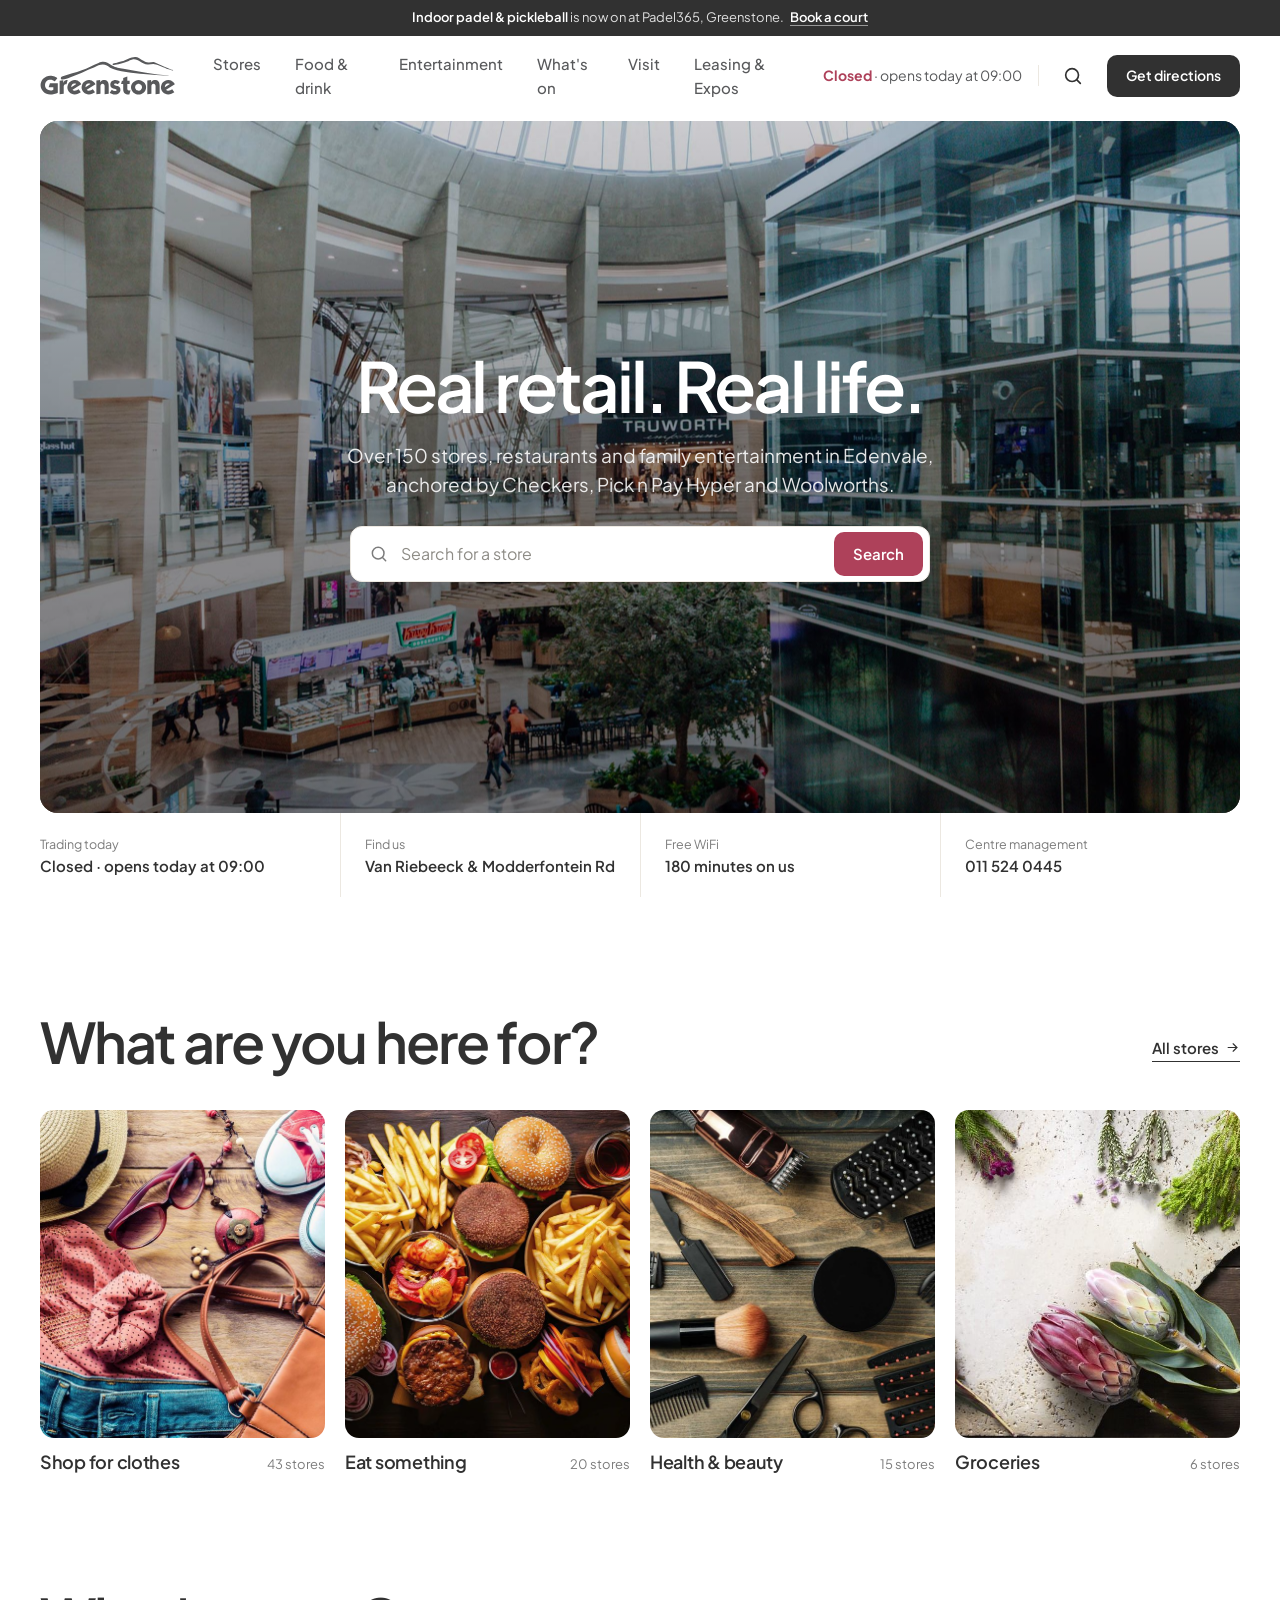
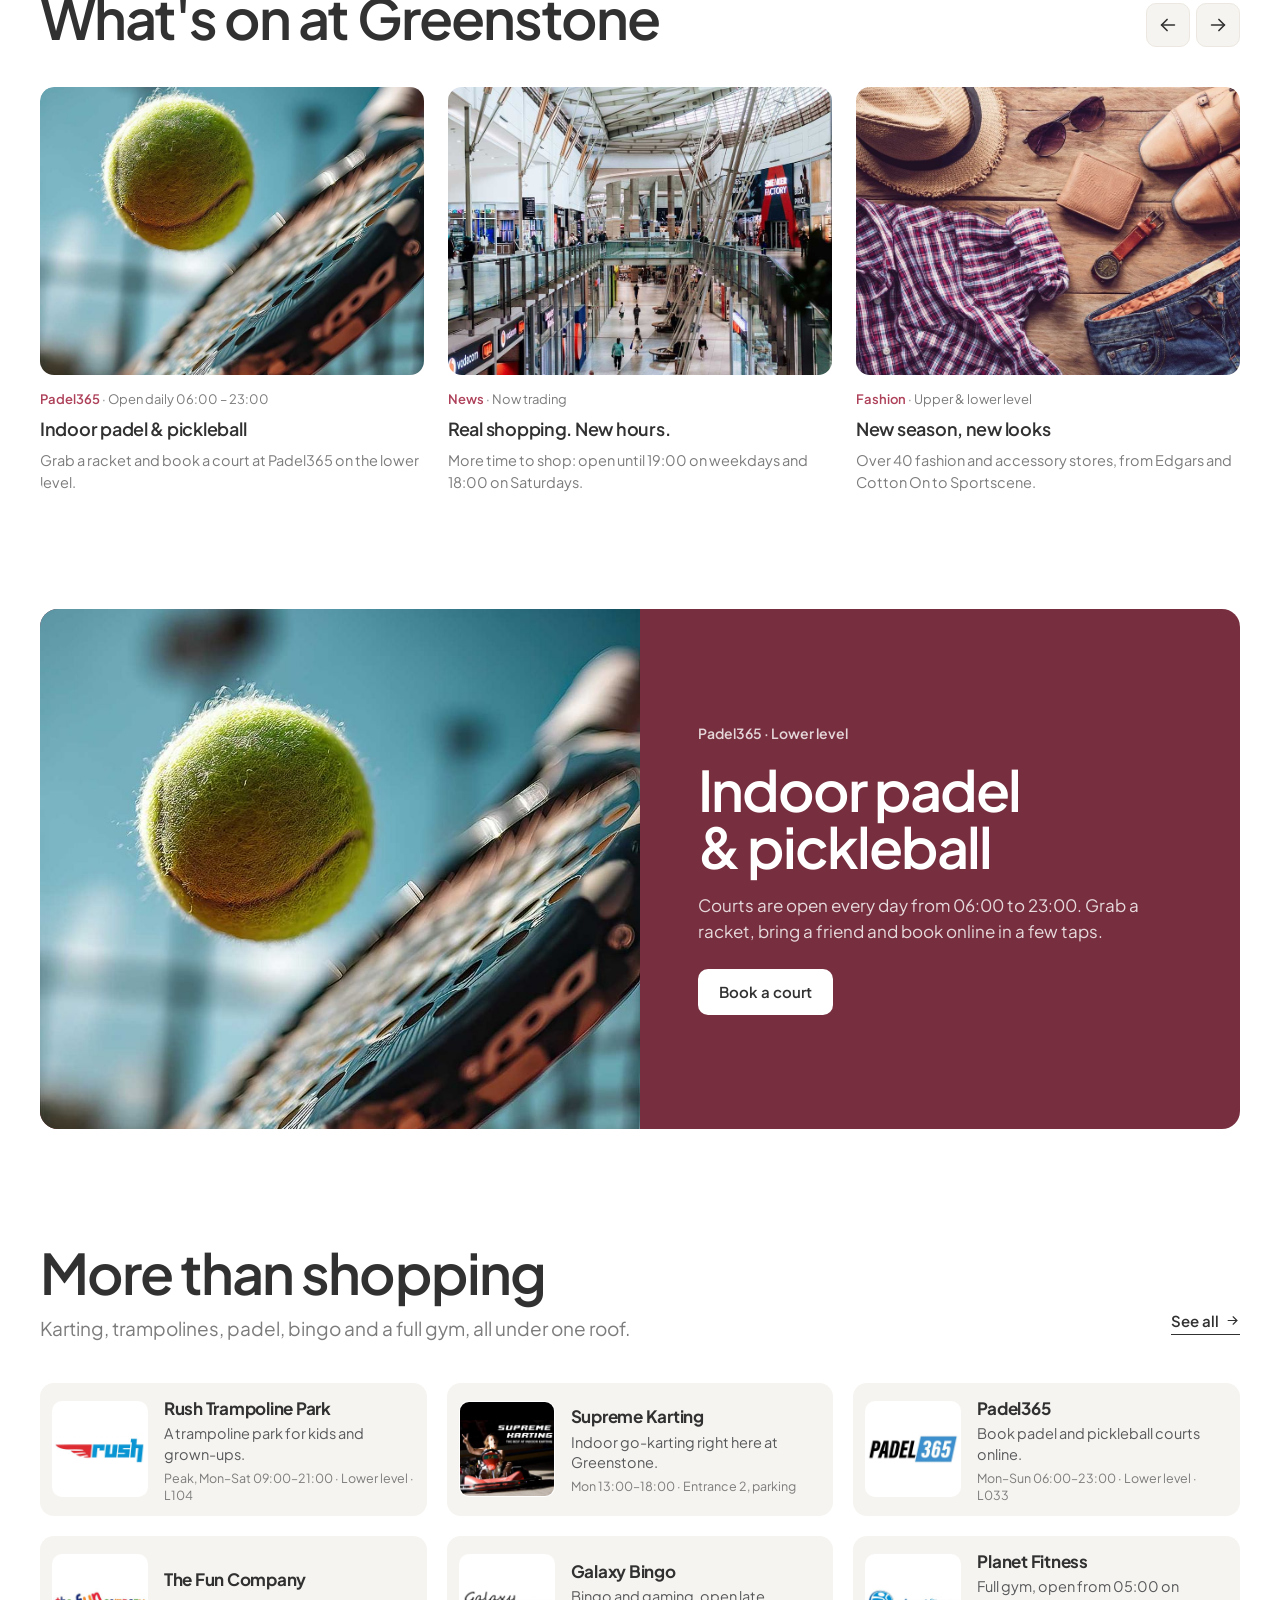
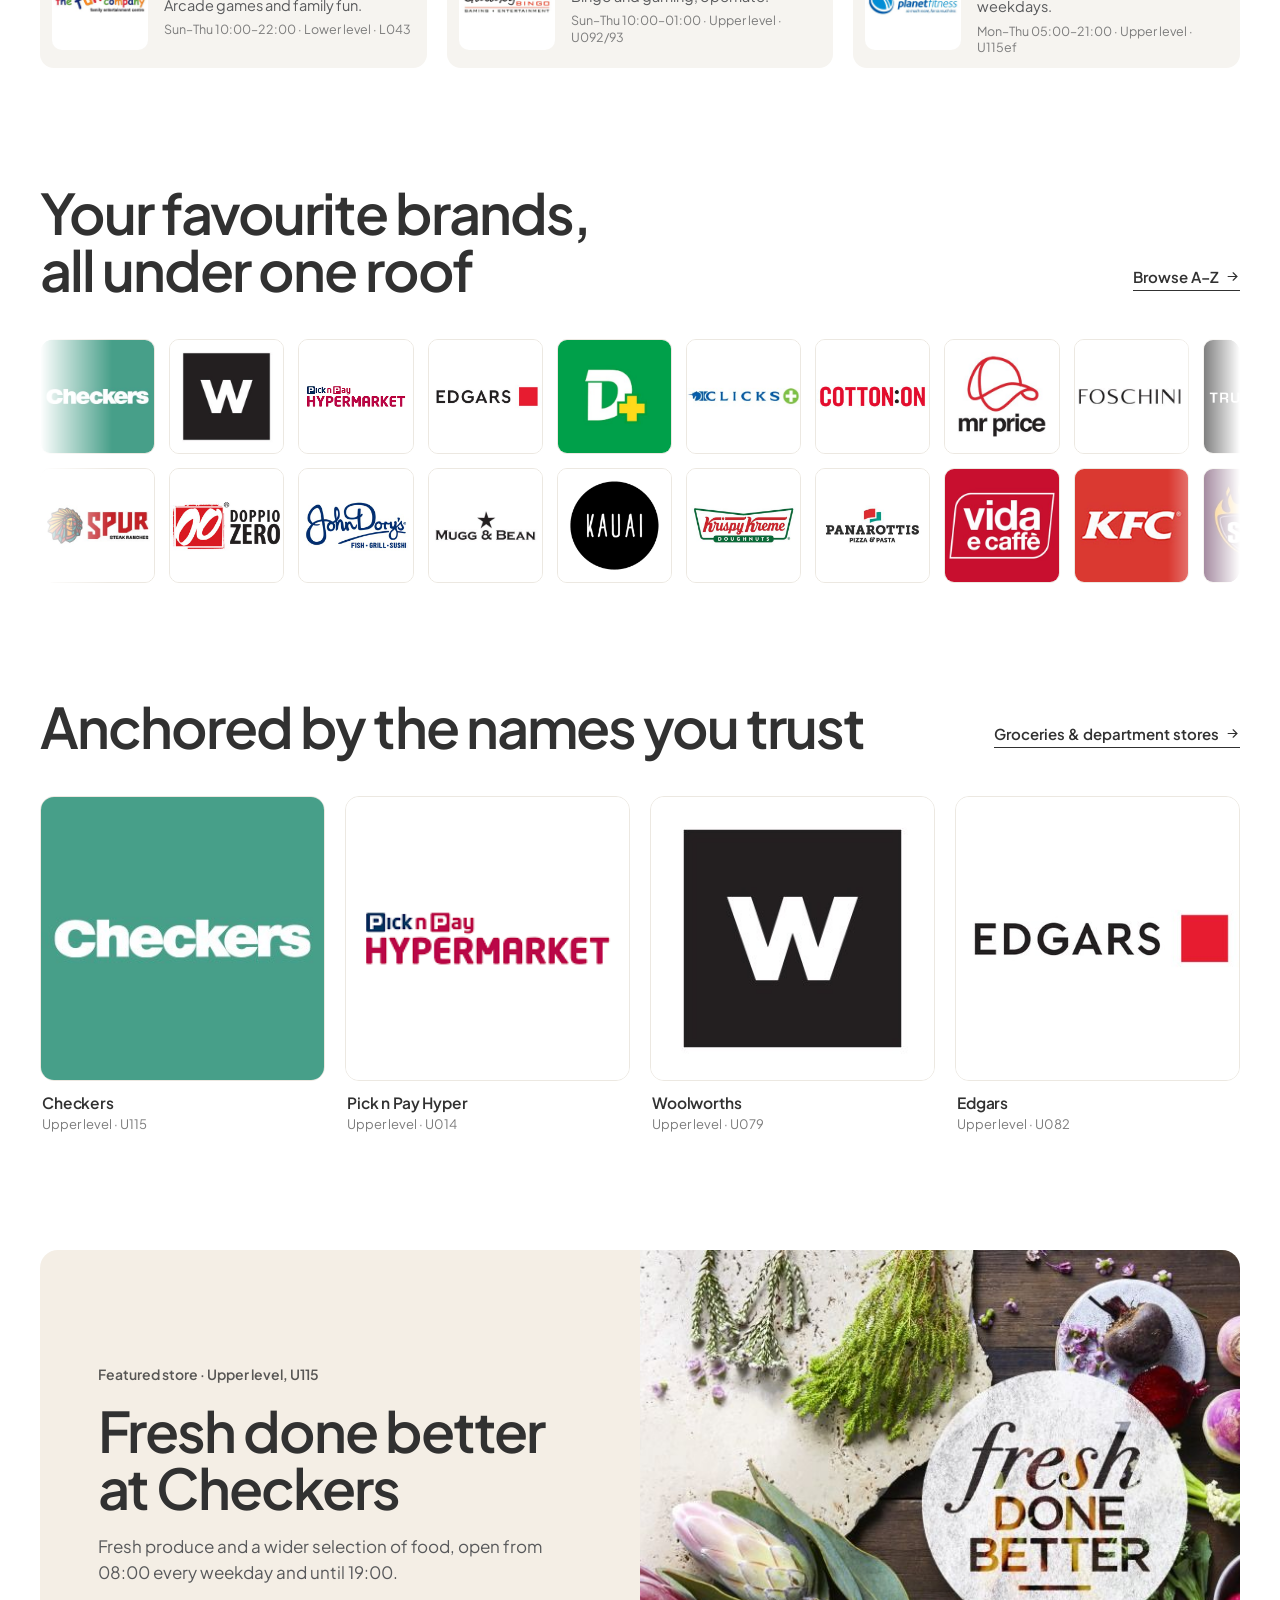
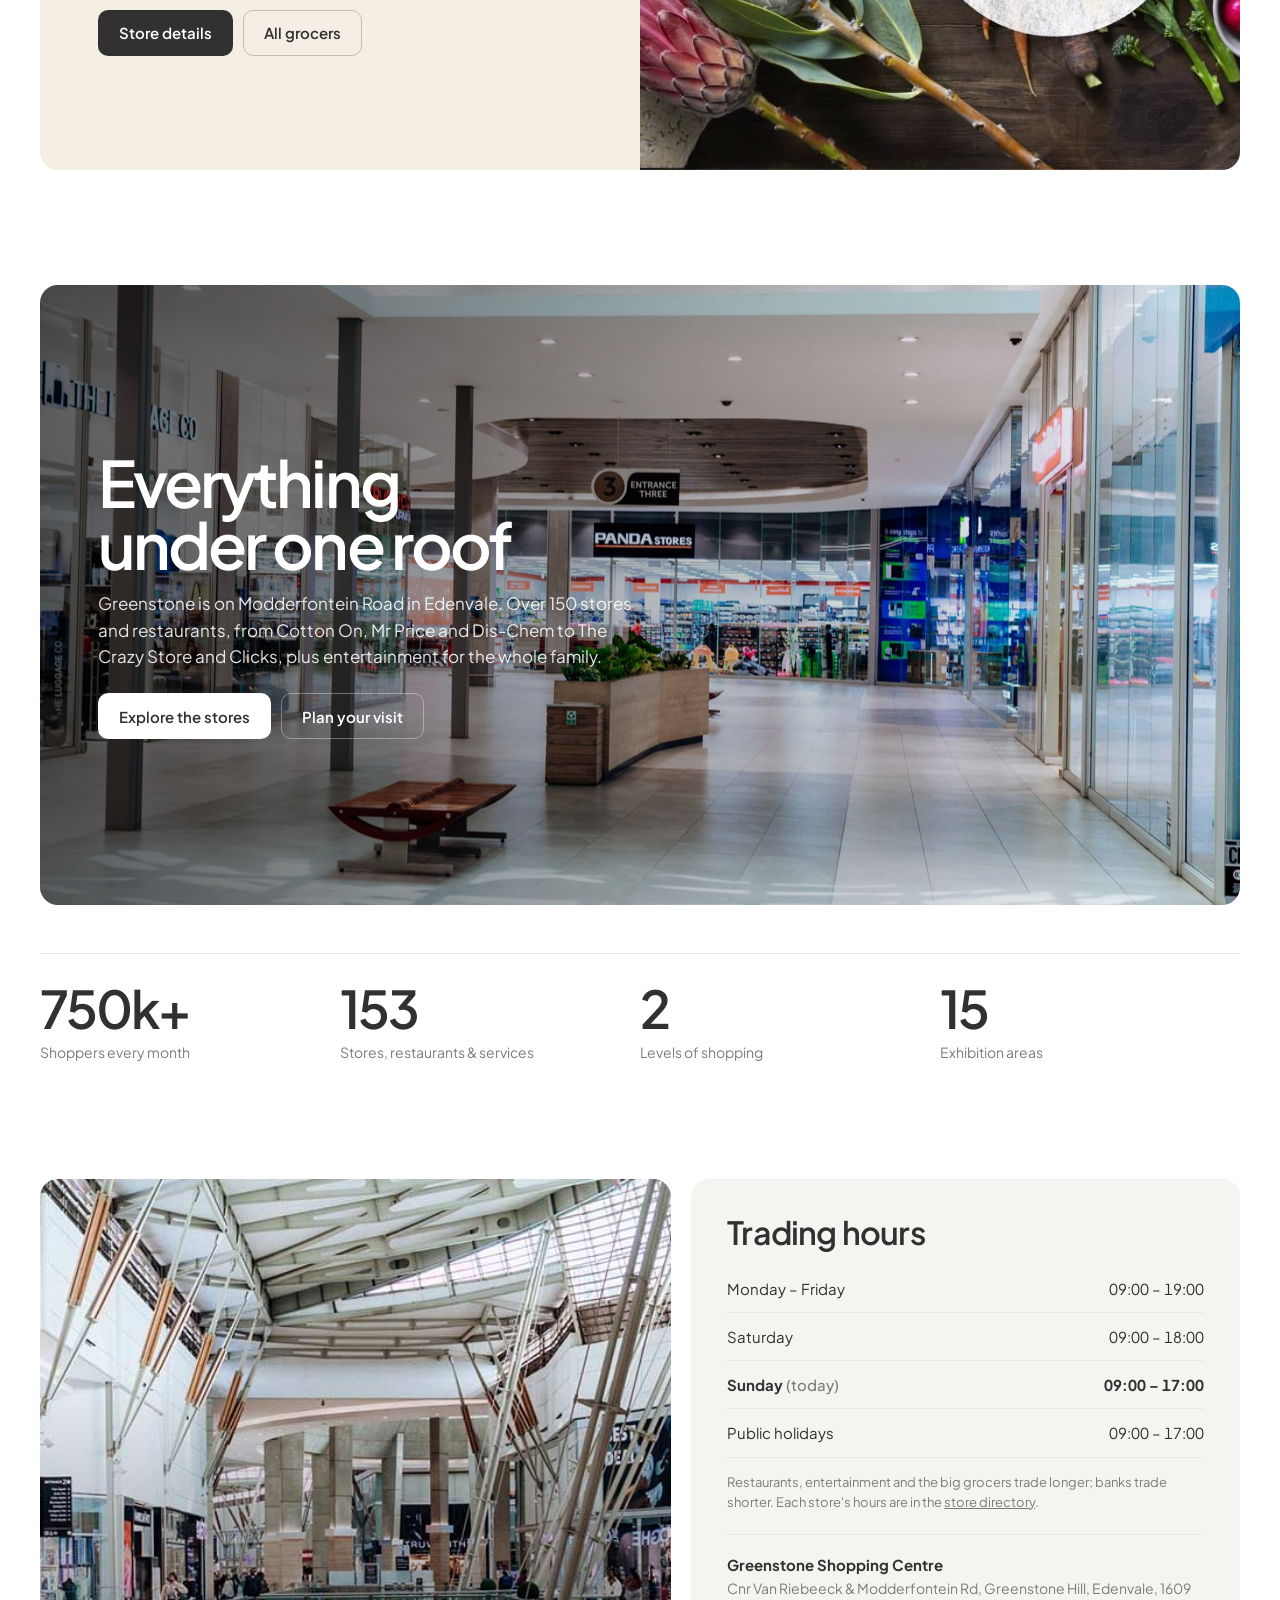
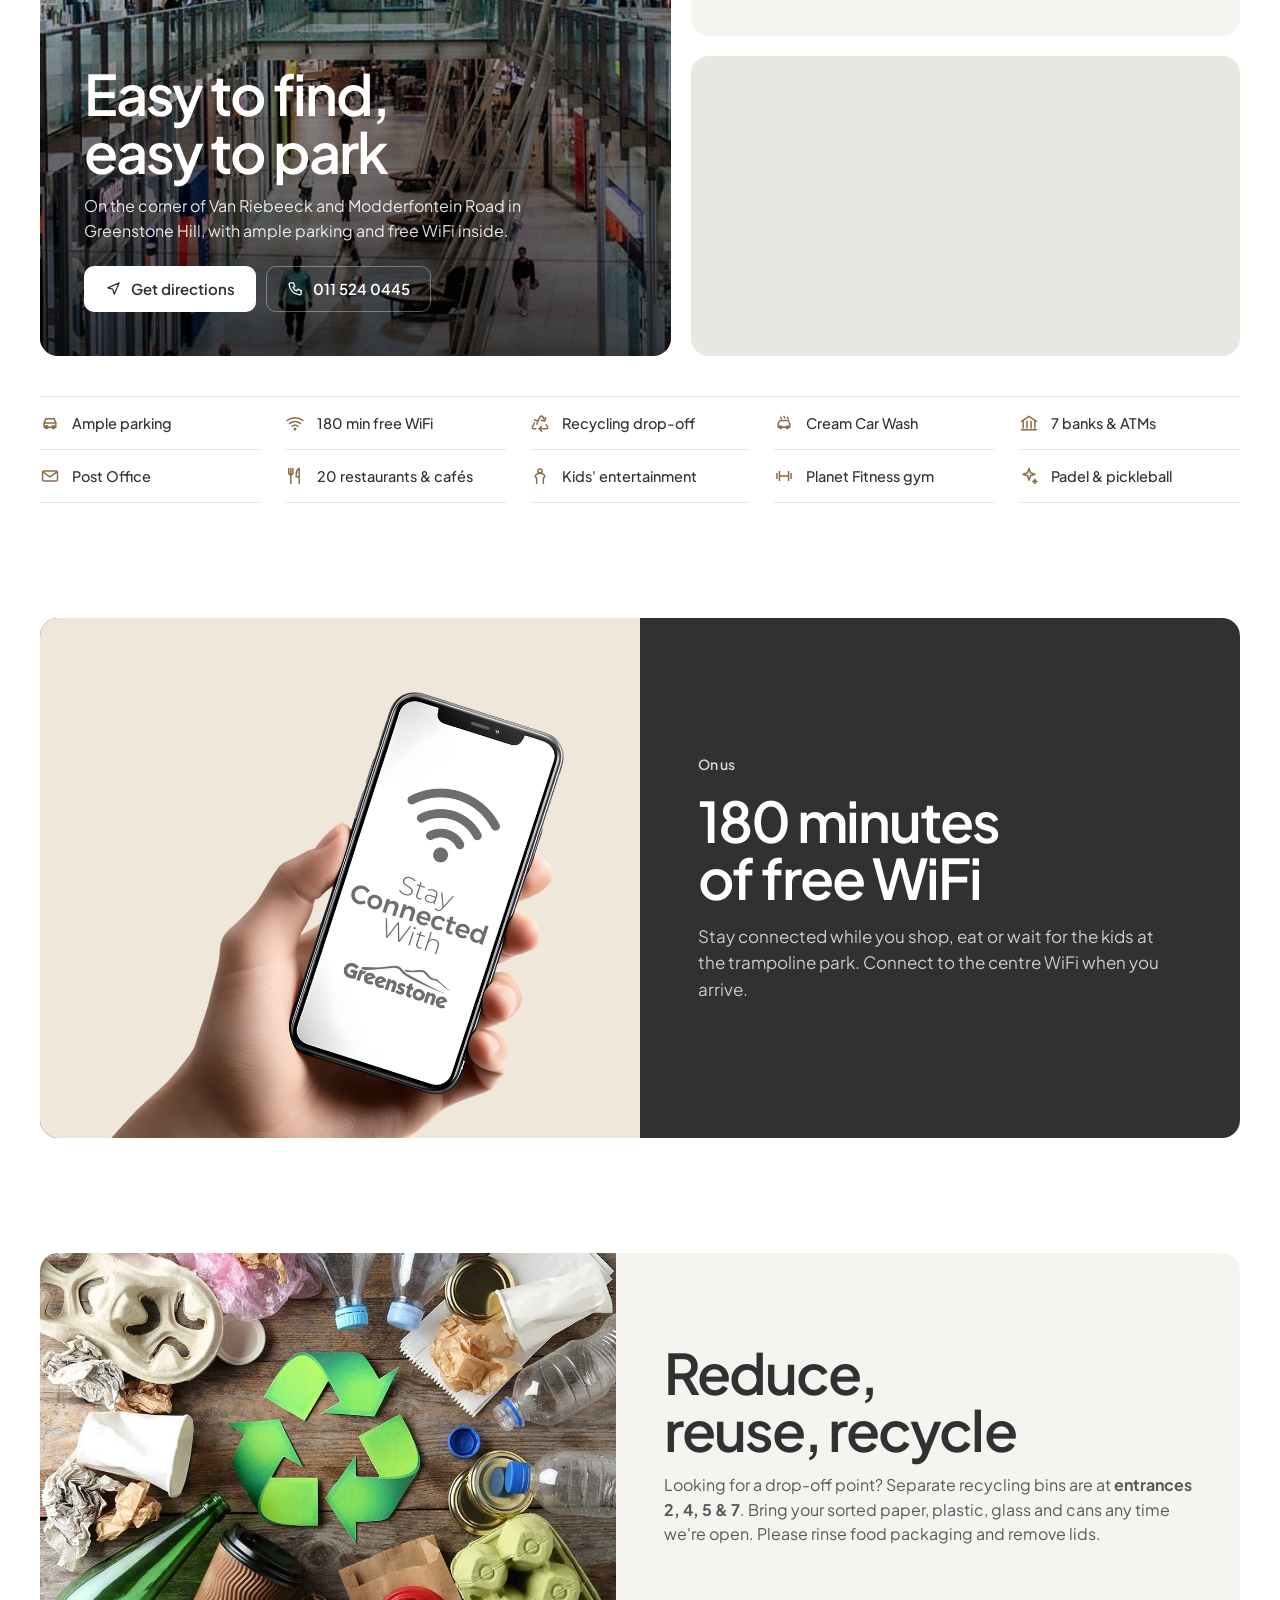
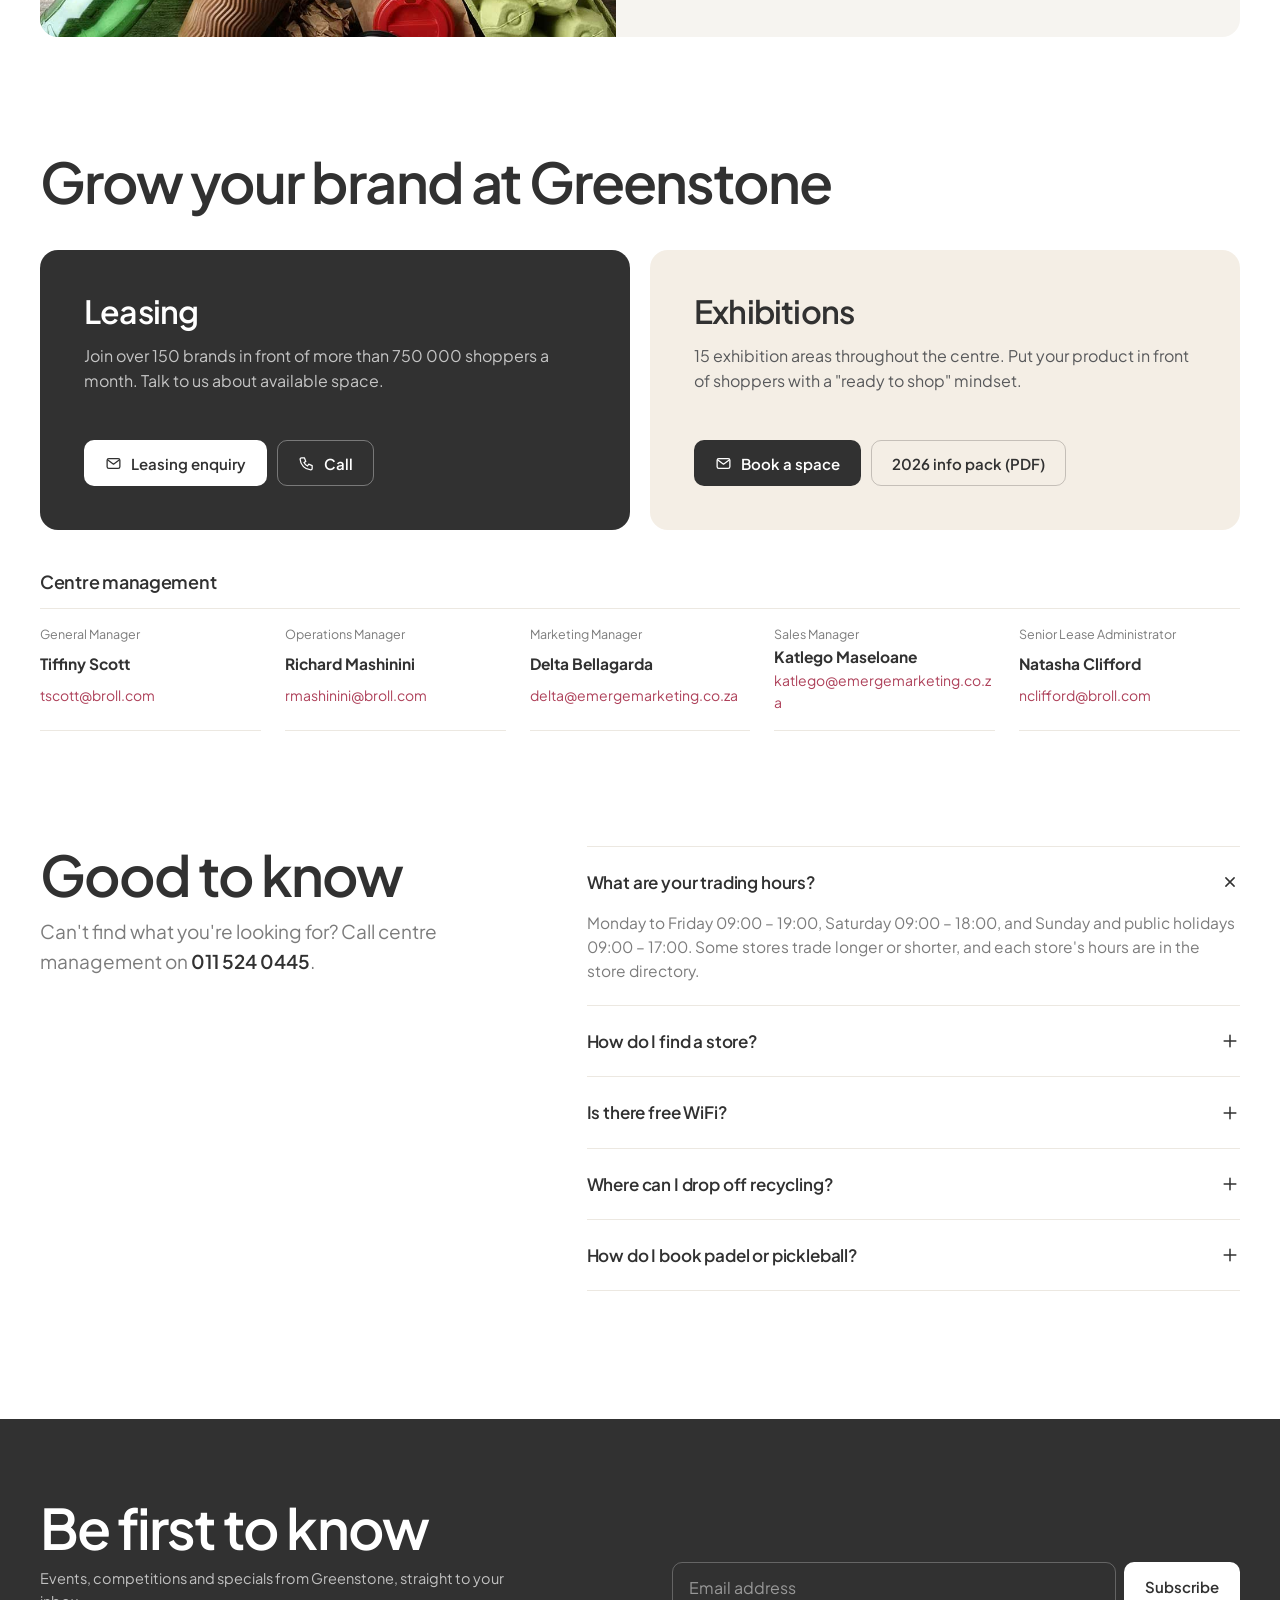
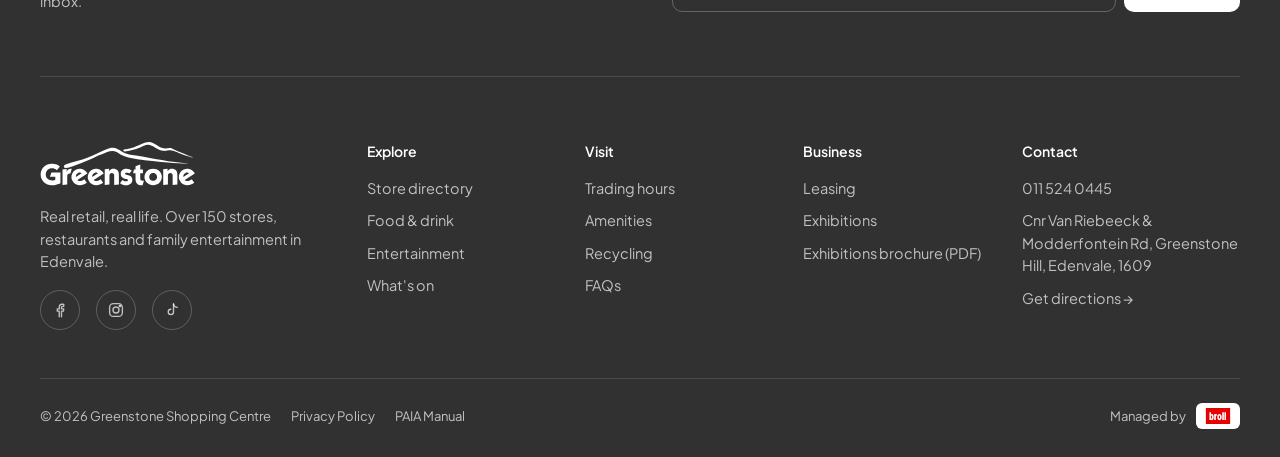
==== commit 2de7d31a: "White background, homepage banners and store pop-up logo fix - Switch page background from cream to " ====
--- a/index.html
+++ b/index.html
@@ -5,7 +5,7 @@
 <meta name="viewport" content="width=device-width, initial-scale=1, viewport-fit=cover">
 <title>Greenstone Shopping Centre | Real retail, real life in Edenvale</title>
 <meta name="description" content="Greenstone Shopping Centre in Edenvale: over 150 stores, restaurants and family entertainment, anchored by Checkers, Pick n Pay Hyper and Woolworths. Trading hours, store directory and what's on.">
-<meta name="theme-color" content="#FFFDE9">
+<meta name="theme-color" content="#FFFFFF">
 <link rel="icon" href="assets/brand/greenstone-logo.svg">
 <link rel="preconnect" href="https://fonts.googleapis.com">
 <link rel="preconnect" href="https://fonts.gstatic.com" crossorigin>
@@ -90,6 +90,21 @@
     </div>
   </section>
 
+  <!-- BANNER: PADEL --------------------------------------------------->
+  <section class="section">
+    <div class="wrap">
+      <div class="split raspberry reveal">
+        <div class="media"><img src="assets/img/padel.jpg" alt="Padel racket hitting a ball" loading="lazy" style="object-position:50% 35%"></div>
+        <div class="copy">
+          <span class="kicker">Padel365 · Lower level</span>
+          <h2 class="h-1">Indoor padel &amp; pickleball</h2>
+          <p>Courts are open every day from 06:00 to 23:00. Grab a racket, bring a friend and book online in a few taps.</p>
+          <div class="btns"><a class="btn btn-white" href="https://playtomic.com/clubs/padel-365-greenstone" target="_blank" rel="noopener">Book a court</a></div>
+        </div>
+      </div>
+    </div>
+  </section>
+
   <!-- ENTERTAINMENT ------------------------------------------------------->
   <section class="section" id="play">
     <div class="wrap">
@@ -126,23 +141,35 @@
     </div>
   </section>
 
-  <!-- STORY + STATS ------------------------------------------------------->
-  <section class="section">
-    <div class="wrap">
-      <div class="story">
-        <div class="story-media reveal"><img src="assets/img/interior-walkway.jpg" alt="Upper level walkway at Greenstone Shopping Centre" loading="lazy"></div>
-        <div class="story-copy reveal">
-          <h2 class="h-1">Everything under one roof in Edenvale</h2>
-          <p>Greenstone is conveniently situated on Modderfontein Road in Edenvale. A diverse mix of over 150 stores and restaurants offers shopping, dining and fun for the whole family.</p>
-          <p>From fashion, health &amp; beauty and tech to home décor and well-known names like Cotton On, Mr Price, Dis-Chem, The Crazy Store and Clicks. Plus free WiFi and ample parking.</p>
-          <div><a class="btn btn-ink" href="#visit">Plan your visit</a></div>
-        </div>
+  <!-- BANNER: CHECKERS ------------------------------------------------->
+  <section class="section">
+    <div class="wrap">
+      <div class="split tan rev reveal">
+        <div class="media"><img src="assets/img/checkers-fresh.jpg" alt="Fresh produce at Checkers" loading="lazy" style="object-position:30% 50%"></div>
+        <div class="copy">
+          <span class="kicker">Featured store · Upper level, U115</span>
+          <h2 class="h-1">Fresh done better at Checkers</h2>
+          <p>Fresh produce and a wider selection of food, open from 08:00 every weekday and until 19:00.</p>
+          <div class="btns"><a class="btn btn-ink" href="stores.html?q=checkers">Store details</a><a class="btn btn-line" href="stores.html?cat=Department%20%26%20Grocery">All grocers</a></div>
+        </div>
+      </div>
+    </div>
+  </section>
+
+  <!-- BANNER: STORY + STATS ----------------------------------------------->
+  <section class="section">
+    <div class="wrap">
+      <div class="banner reveal">
+        <img src="assets/img/banner-walkway.jpg" alt="Upper level walkway at Greenstone Shopping Centre" loading="lazy">
+        <h2 class="h-display">Everything under one roof</h2>
+        <p>Greenstone is on Modderfontein Road in Edenvale. Over 150 stores and restaurants, from Cotton On, Mr Price and Dis-Chem to The Crazy Store and Clicks, plus entertainment for the whole family.</p>
+        <div class="btns"><a class="btn btn-white" href="stores.html">Explore the stores</a><a class="btn btn-ghost-w" href="#visit">Plan your visit</a></div>
       </div>
       <div class="stats reveal">
         <div class="stat"><div class="n">750k+</div><div class="l">Shoppers every month</div></div>
         <div class="stat"><div class="n" data-total>153</div><div class="l">Stores, restaurants &amp; services</div></div>
         <div class="stat"><div class="n">2</div><div class="l">Levels of shopping</div></div>
-        <div class="stat"><div class="n">180</div><div class="l">Minutes of free WiFi</div></div>
+        <div class="stat"><div class="n">15</div><div class="l">Exhibition areas</div></div>
       </div>
     </div>
   </section>
@@ -191,6 +218,20 @@
     </div>
   </section>
 
+  <!-- BANNER: WIFI ----------------------------------------------------->
+  <section class="section">
+    <div class="wrap">
+      <div class="split charcoal wifi reveal">
+        <div class="media"><img src="assets/img/wifi-phone.png" alt="Phone showing Greenstone free WiFi" loading="lazy"></div>
+        <div class="copy">
+          <span class="kicker">On us</span>
+          <h2 class="h-1">180 minutes of free WiFi</h2>
+          <p>Stay connected while you shop, eat or wait for the kids at the trampoline park. Connect to the centre WiFi when you arrive.</p>
+        </div>
+      </div>
+    </div>
+  </section>
+
   <!-- RECYCLE ------------------------------------------------------------->
   <section class="section" id="recycle">
     <div class="wrap">
@@ -262,9 +303,9 @@
 /* What's on: sample content for the mockup (mix of real info + placeholders) */
 window.GA_EVENTS = [
   { tag: 'Padel365', title: 'Indoor padel & pickleball', date: 'Open daily 06:00 – 23:00', text: 'Grab a racket and book a court at Padel365 on the lower level.', img: 'assets/img/padel.jpg', href: 'https://playtomic.com/clubs/padel-365-greenstone' },
-  { tag: 'News', title: 'Real shopping. New hours.', date: 'Now trading', text: 'More time to shop: open until 19:00 on weekdays and 18:00 on Saturdays.', img: 'assets/img/interior-walkway.jpg', href: '#visit' },
+  { tag: 'News', title: 'Real shopping. New hours.', date: 'Now trading', text: 'More time to shop: open until 19:00 on weekdays and 18:00 on Saturdays.', img: 'assets/img/interior-levels.jpg', href: '#visit' },
   { tag: 'Fashion', title: 'New season, new looks', date: 'Upper & lower level', text: 'Over 40 fashion and accessory stores, from Edgars and Cotton On to Sportscene.', img: 'assets/img/lifestyle-mens.jpg', href: 'stores.html?cat=Fashion%20%26%20Accessories' },
-  { tag: 'Festive season', title: 'Your one-stop festive shop', date: 'December', text: 'Gifts, décor and treats from over 150 stores, all under one roof.', img: 'assets/img/interior-levels.jpg', href: '#' },
+  { tag: 'Festive season', title: 'Your one-stop festive shop', date: 'December', text: 'Gifts, décor and treats from over 150 stores, all under one roof.', img: 'assets/img/hero-atrium.jpg', href: '#' },
   { tag: 'Community', title: 'Recycle at Greenstone', date: 'Entrances 2, 4, 5 & 7', text: 'Drop off sorted paper, plastic, glass and cans whenever we are open.', img: 'assets/img/recycling.jpg', href: '#recycle' },
 ];
 </script>
--- a/css/style.css
+++ b/css/style.css
@@ -4,16 +4,16 @@
    ========================================================================== */
 
 :root {
-  --bg: #FFFDE9;
+  --bg: #FFFFFF;
   --surface: #FFFFFF;
   --ink: #313131;
   --ink-2: #58595B;
   --muted: #7C7C7C;
-  --line: #E9E3CC;
+  --line: #ECE8E1;
   --red: #AE415A;
   --red-dark: #772F3F;
   --sage: #A68661;
-  --sage-soft: #F3ECDC;
+  --sage-soft: #F4EEE5;
   --sage-deep: #8A6C48;
   --open: #2C7A4B;
 
@@ -449,7 +449,7 @@
 .rail { clip-path: inset(0 round var(--r-md)); }
 @media (max-width: 1023px) { .rail { clip-path: inset(0 var(--pad) 0 var(--pad) round var(--r-md)); margin: 0 calc(var(--pad) * -1); } }
 /* Frosted header + directory bar so they blend with the backdrop */
-.header, .dir-bar { background: rgba(255,253,233,.8); -webkit-backdrop-filter: saturate(1.3) blur(16px); backdrop-filter: saturate(1.3) blur(16px); }
+.header, .dir-bar { background: rgba(255,255,255,.86); -webkit-backdrop-filter: saturate(1.3) blur(16px); backdrop-filter: saturate(1.3) blur(16px); }
 
 /* ===================== Header v3 ===================== */
 .header { z-index: 60; transition: border-color .25s, background .25s; }
@@ -582,3 +582,58 @@
 @media (min-width: 640px) { .dir-grid { grid-template-columns: repeat(4, 1fr); gap: 14px; } .dir-grid .store .meta b { font-size: 14.5px; } .dir-grid .store .meta small { font-size: 12.5px; } }
 @media (min-width: 1024px) { .dir-grid { grid-template-columns: repeat(6, 1fr); gap: 18px; } }
 @media (min-width: 1600px) { .dir-grid { grid-template-columns: repeat(8, 1fr); } }
+/* Logo containment: images are absolutely fitted inside their box so no logo can ever overflow, whatever its shape */
+.store .logo-tile, .play .logo-tile, .brands-track a, .result .lg, .sheet .s-logo { position: relative; overflow: hidden; }
+.store .logo-tile img, .play .logo-tile img, .brands-track a img, .result .lg img { position: absolute; inset: 0; width: 100%; height: 100%; object-fit: contain; }
+.sheet .s-logo { height: 168px; display: block; border-radius: var(--r-md); }
+.sheet .s-logo img { position: absolute; top: 12px; bottom: 12px; left: 50%; transform: translateX(-50%); height: calc(100% - 24px); width: auto; max-width: calc(100% - 24px); aspect-ratio: auto; object-fit: contain; border-radius: 10px; }
+.sheet .s-logo .no-logo { position: absolute; inset: 0; }
+.sheet .close { z-index: 3; background: rgba(255,255,255,.9); }
+
+/* ===================== v2: white background + banners ===================== */
+:root { --tint: #F6F4F0; }
+body::before, body::after { display: none; }
+.play, .visit-card, .recycle, .mnav-card, .rail-nav .icon-btn { background: var(--tint); }
+.play .logo-tile { border-color: transparent; }
+.tile .img, .event .img { background: var(--tint); }
+
+/* Full-bleed photo banner (text on image) */
+.banner { position: relative; border-radius: var(--r-lg); overflow: hidden; color: #fff; min-height: 460px; display: flex; flex-direction: column; justify-content: flex-end; padding: clamp(24px, 4.5vw, 64px); }
+.banner > img { position: absolute; inset: 0; width: 100%; height: 100%; object-fit: cover; }
+.banner::before { content: ""; position: absolute; inset: 0; z-index: 1; background: linear-gradient(180deg, rgba(0,0,0,0) 25%, rgba(0,0,0,.66)); }
+.banner > *:not(img) { position: relative; z-index: 2; }
+.banner p { margin: 14px 0 24px; max-width: 46ch; color: rgba(255,255,255,.88); font-size: 17px; }
+.banner .btns { display: flex; flex-wrap: wrap; gap: 10px; }
+@media (min-width: 1024px) {
+  .banner { min-height: 620px; justify-content: center; }
+  .banner::before { background: linear-gradient(90deg, rgba(0,0,0,.62), rgba(0,0,0,.18) 60%, rgba(0,0,0,0)); }
+  .banner .h-display { font-size: clamp(56px, 5vw, 88px); max-width: 12ch; }
+}
+
+/* Split banner (image + colour panel) */
+.split { display: grid; border-radius: var(--r-lg); overflow: hidden; }
+.split .media { position: relative; min-height: 320px; }
+.split .media img { position: absolute; inset: 0; width: 100%; height: 100%; object-fit: cover; }
+.split .copy { padding: clamp(28px, 4.5vw, 64px); display: flex; flex-direction: column; justify-content: center; gap: 16px; }
+.split .copy p { margin: 0; max-width: 44ch; font-size: 17px; }
+.split .copy .btns { display: flex; flex-wrap: wrap; gap: 10px; margin-top: 8px; }
+.split.raspberry { background: var(--red-dark); color: #fff; }
+.split.raspberry p { color: rgba(255,255,255,.82); }
+.split.charcoal { background: var(--ink); color: #fff; }
+.split.charcoal p { color: rgba(255,255,255,.75); }
+.split.tan { background: var(--sage-soft); }
+.split.tan p { color: var(--ink-2); }
+.split .kicker { font-size: 14px; font-weight: 600; opacity: .8; }
+@media (min-width: 900px) {
+  .split { grid-template-columns: 1fr 1fr; min-height: 520px; }
+  .split.rev .media { order: 2; }
+  .split .media { min-height: 100%; }
+}
+/* WiFi banner: cut-out phone sits on the panel */
+.split.wifi .media { background: #EFE7DA; display: flex; justify-content: center; align-items: flex-end; min-height: 340px; padding-top: 28px; }
+.split.wifi .media img { position: static; width: auto; height: 320px; object-fit: contain; }
+@media (min-width: 900px) { .split.wifi .media img { height: 460px; } }
+@media (max-width: 1023px) {
+  .banner::before { background: linear-gradient(180deg, rgba(0,0,0,.1) 0%, rgba(0,0,0,.55) 35%, rgba(0,0,0,.8)); }
+  .hero-media::after { background: linear-gradient(180deg, rgba(0,0,0,0) 15%, rgba(0,0,0,.45) 45%, rgba(0,0,0,.78)); }
+}
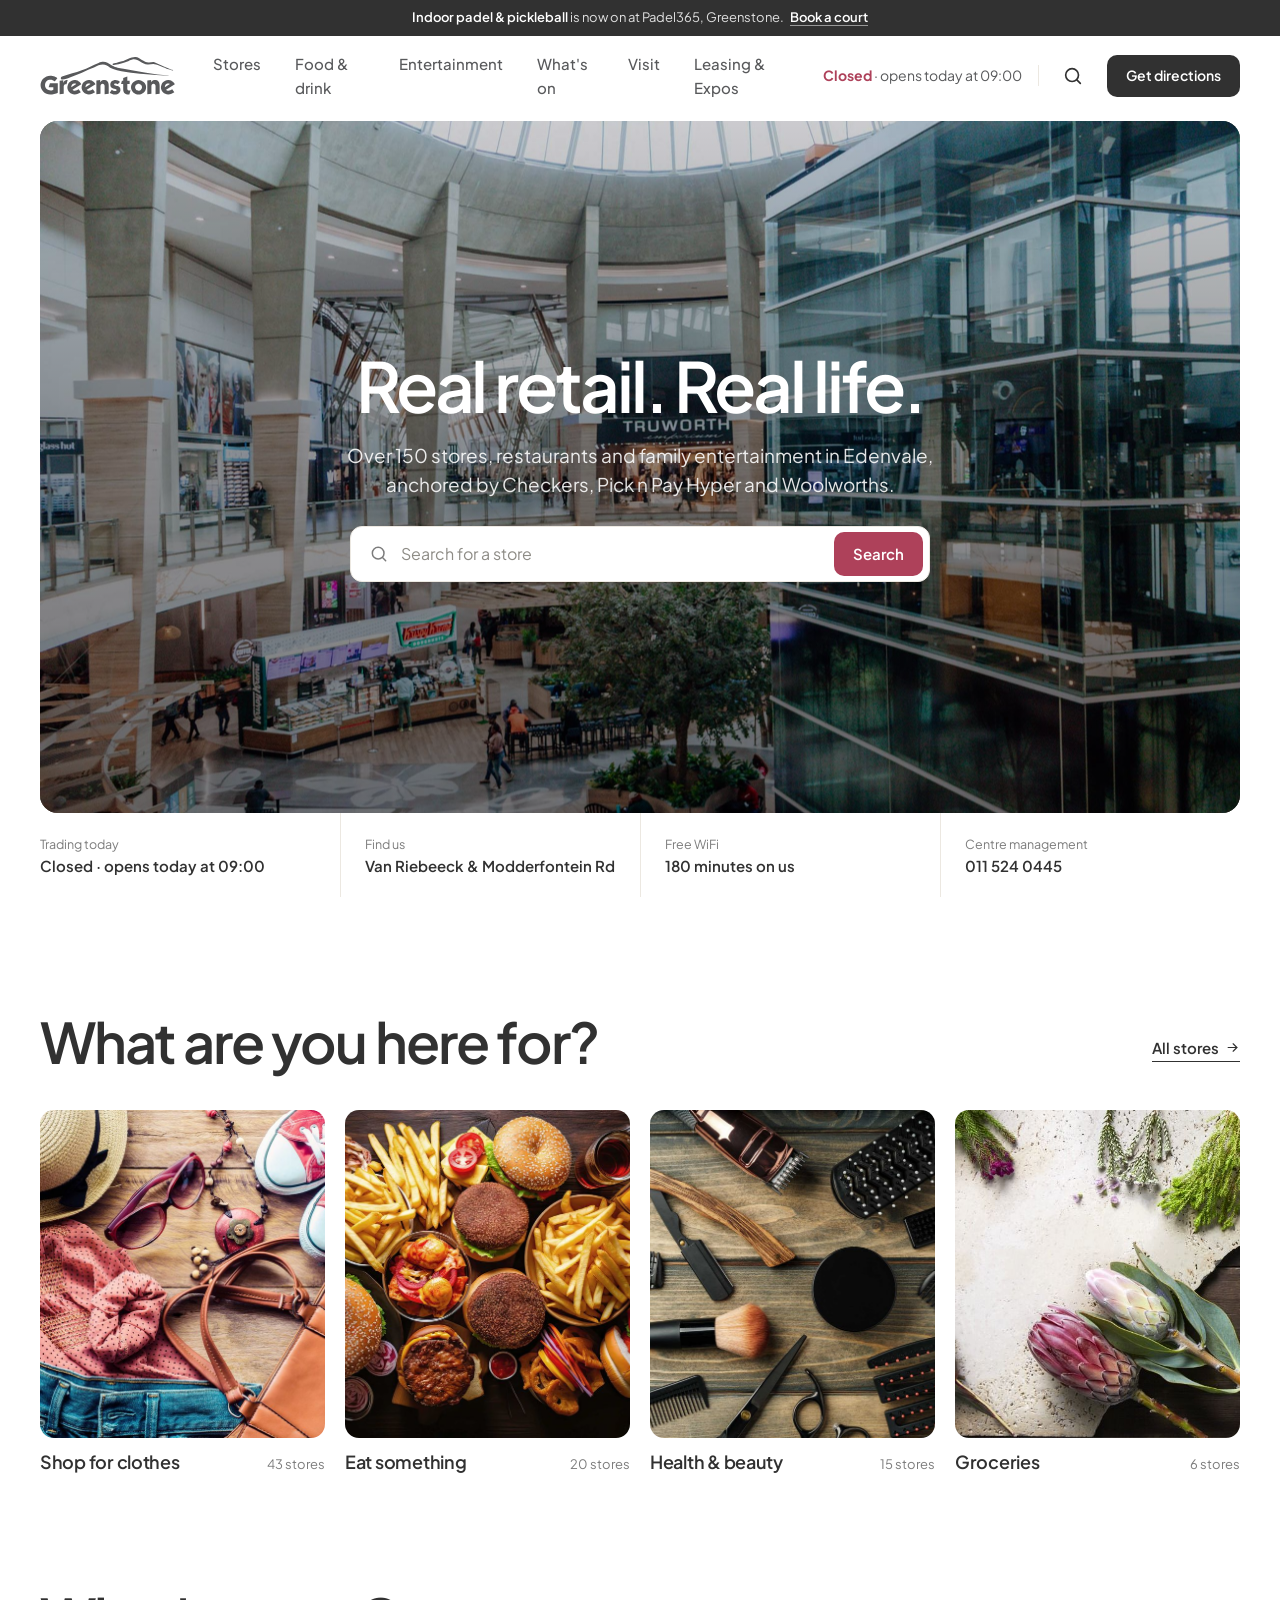
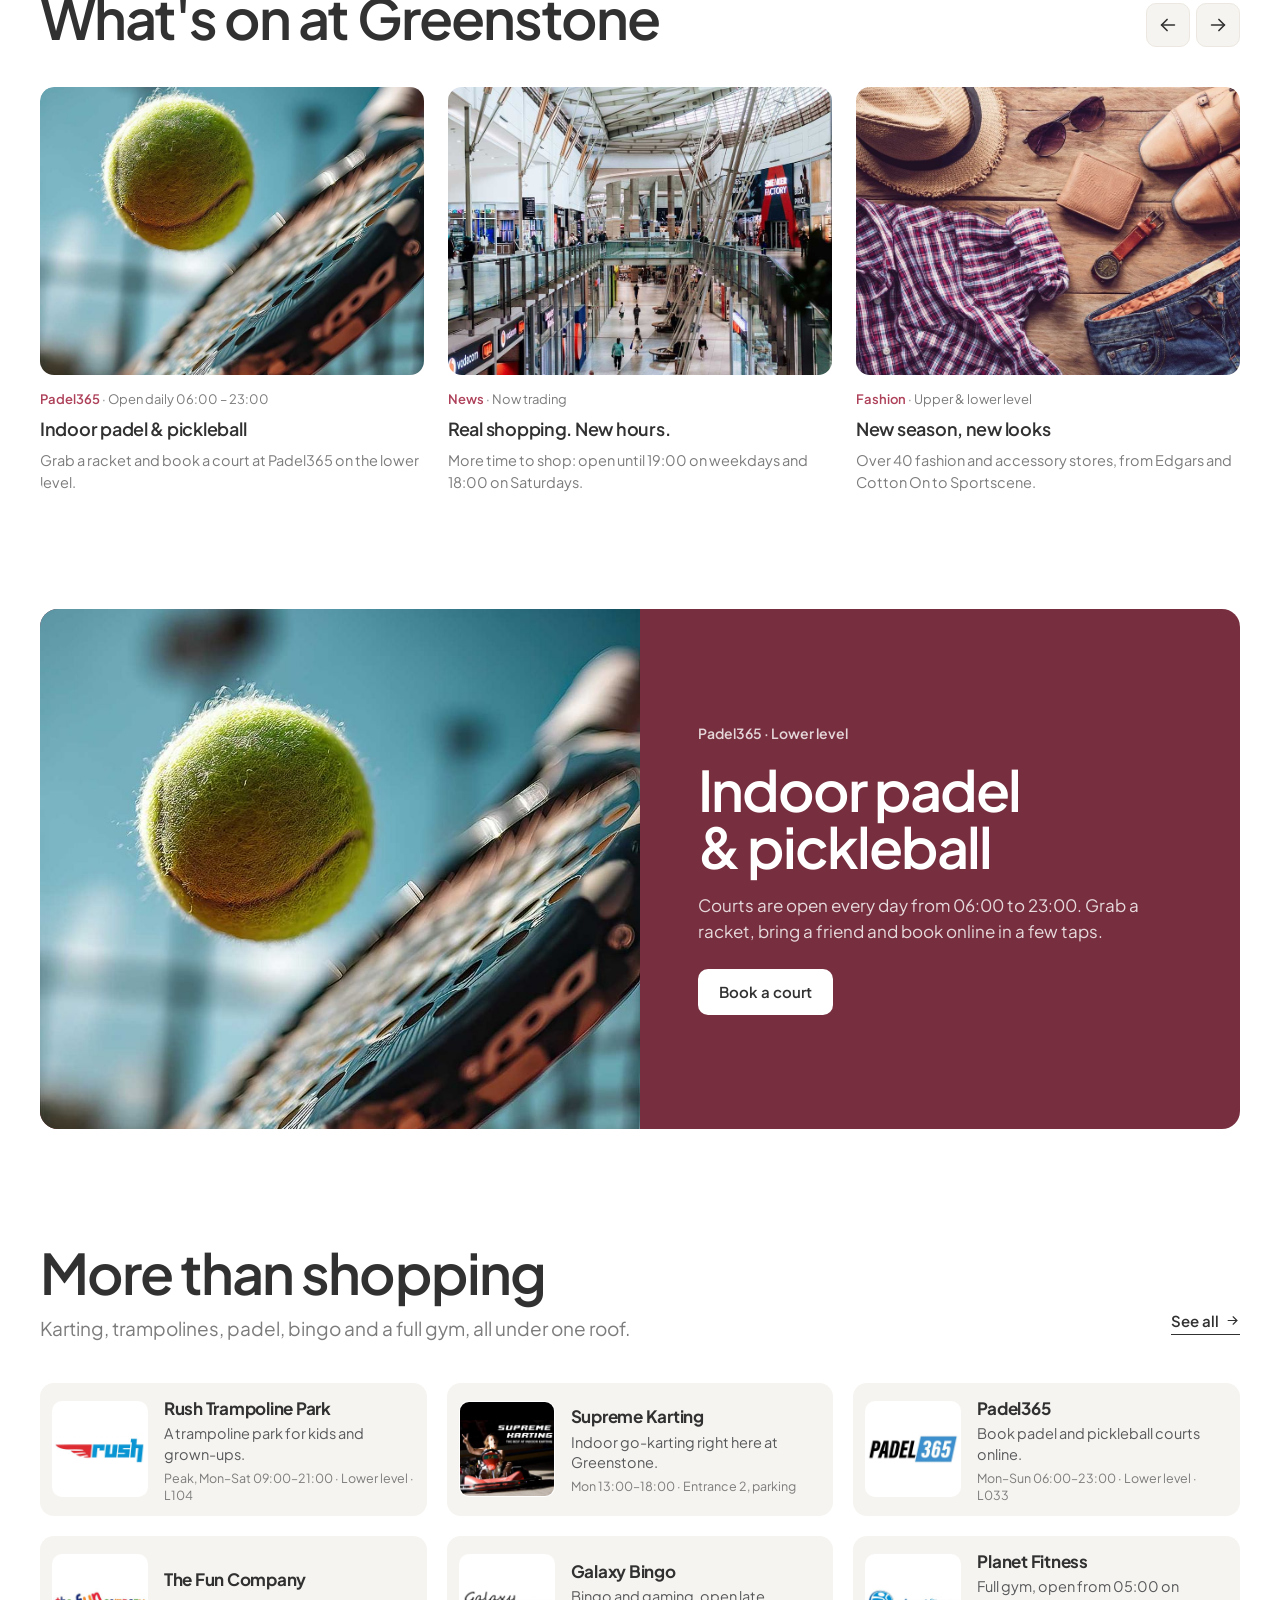
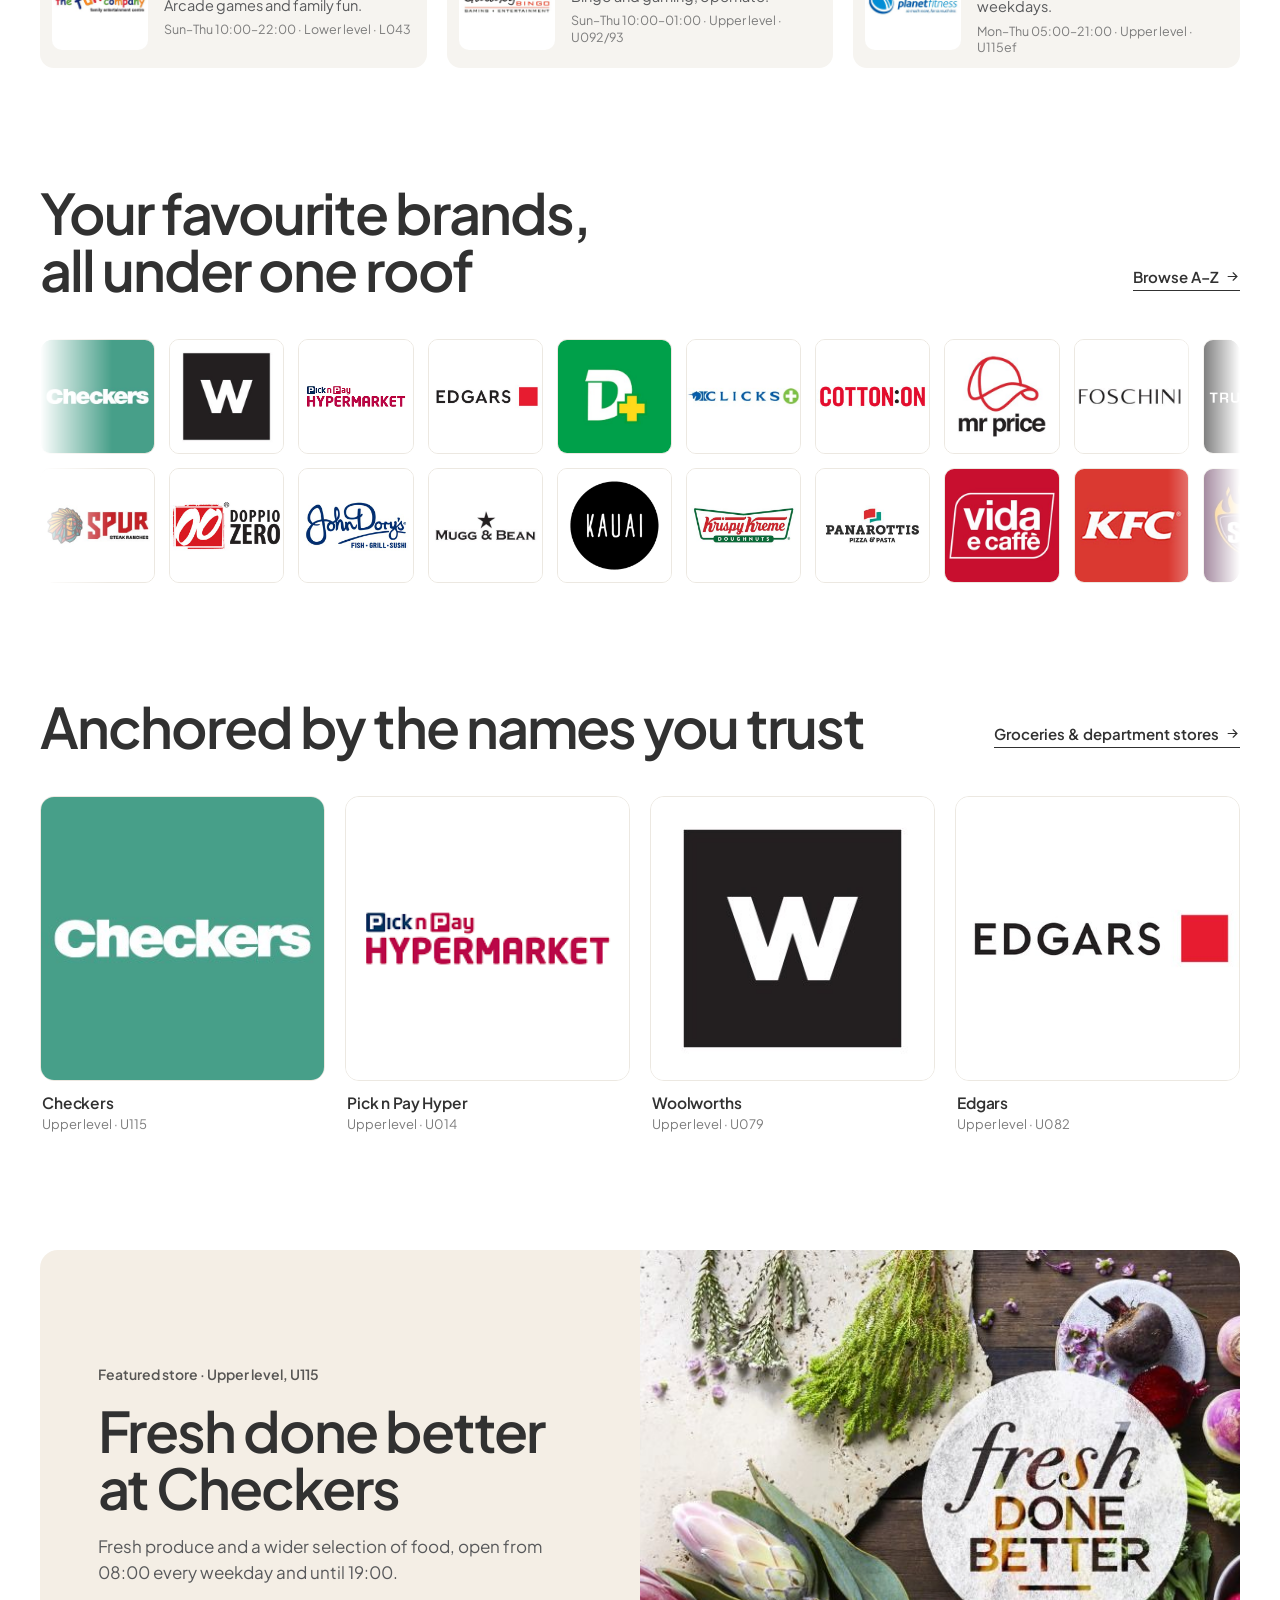
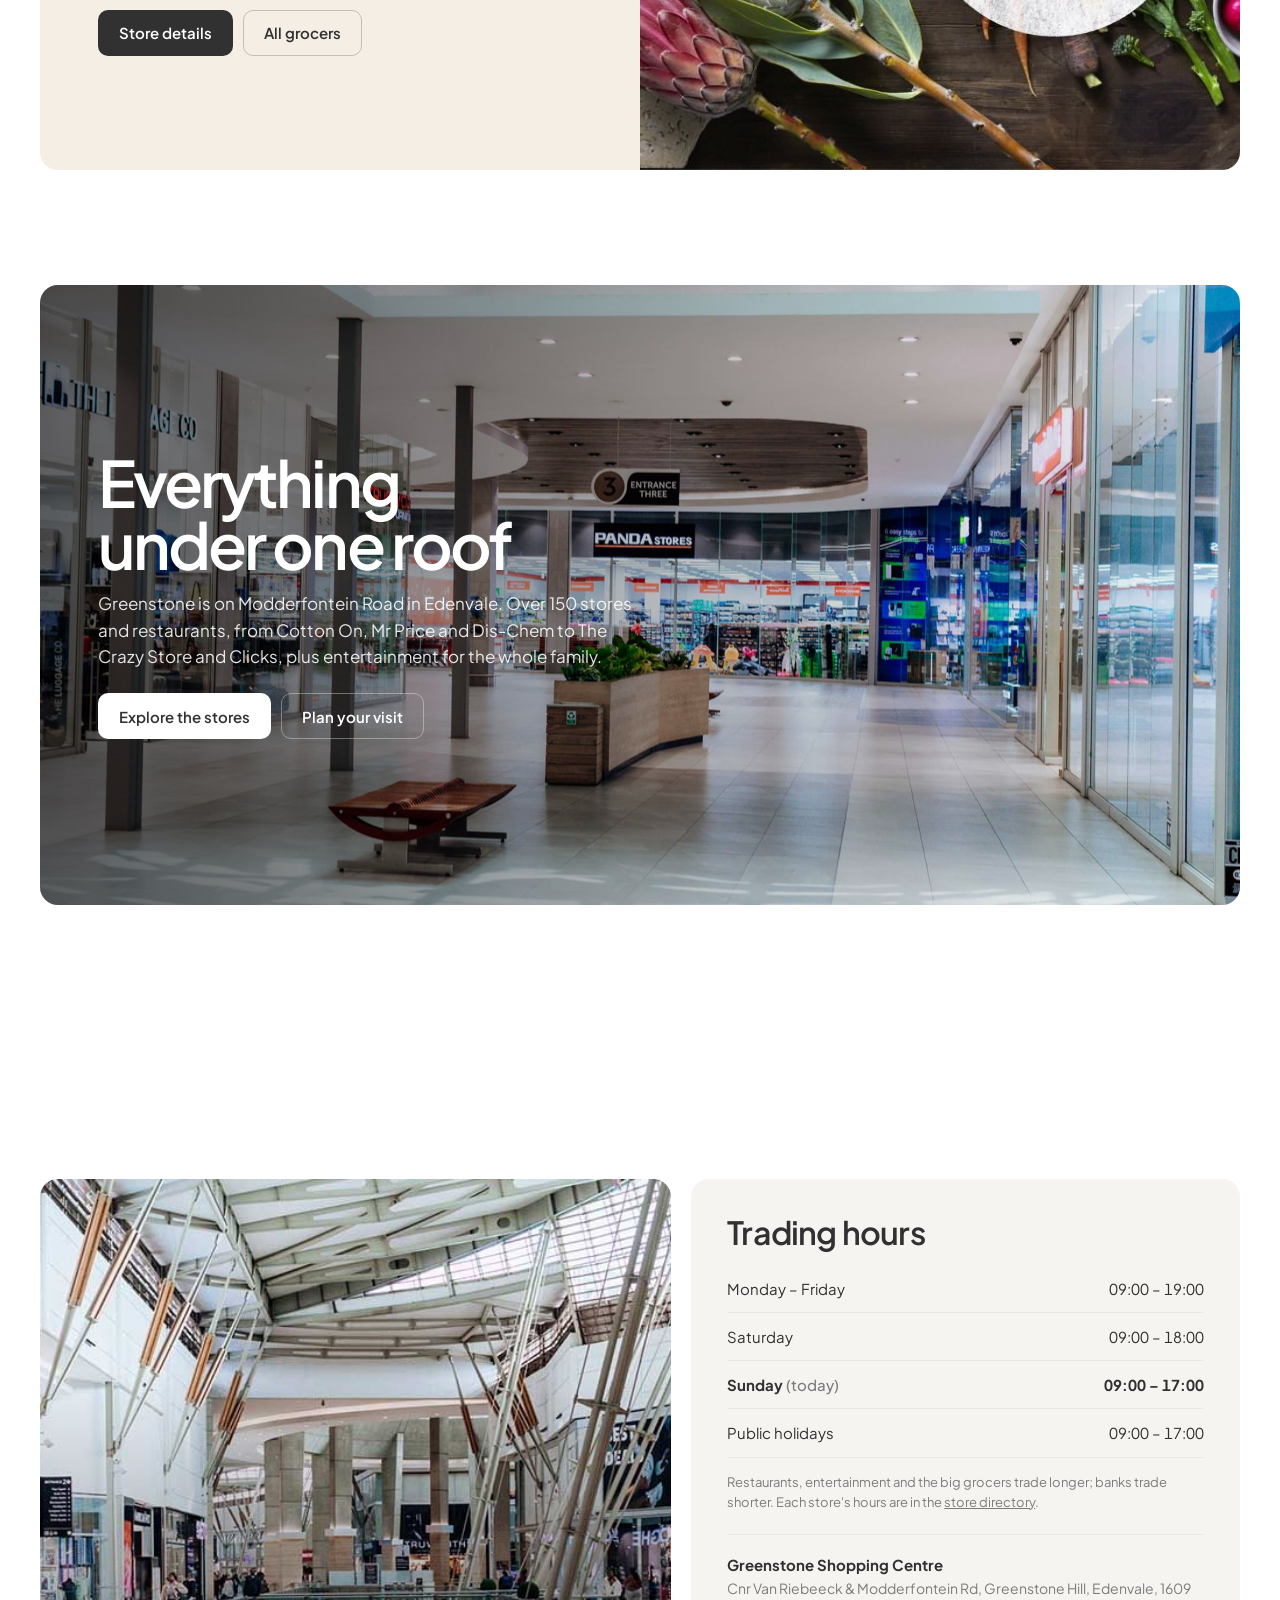
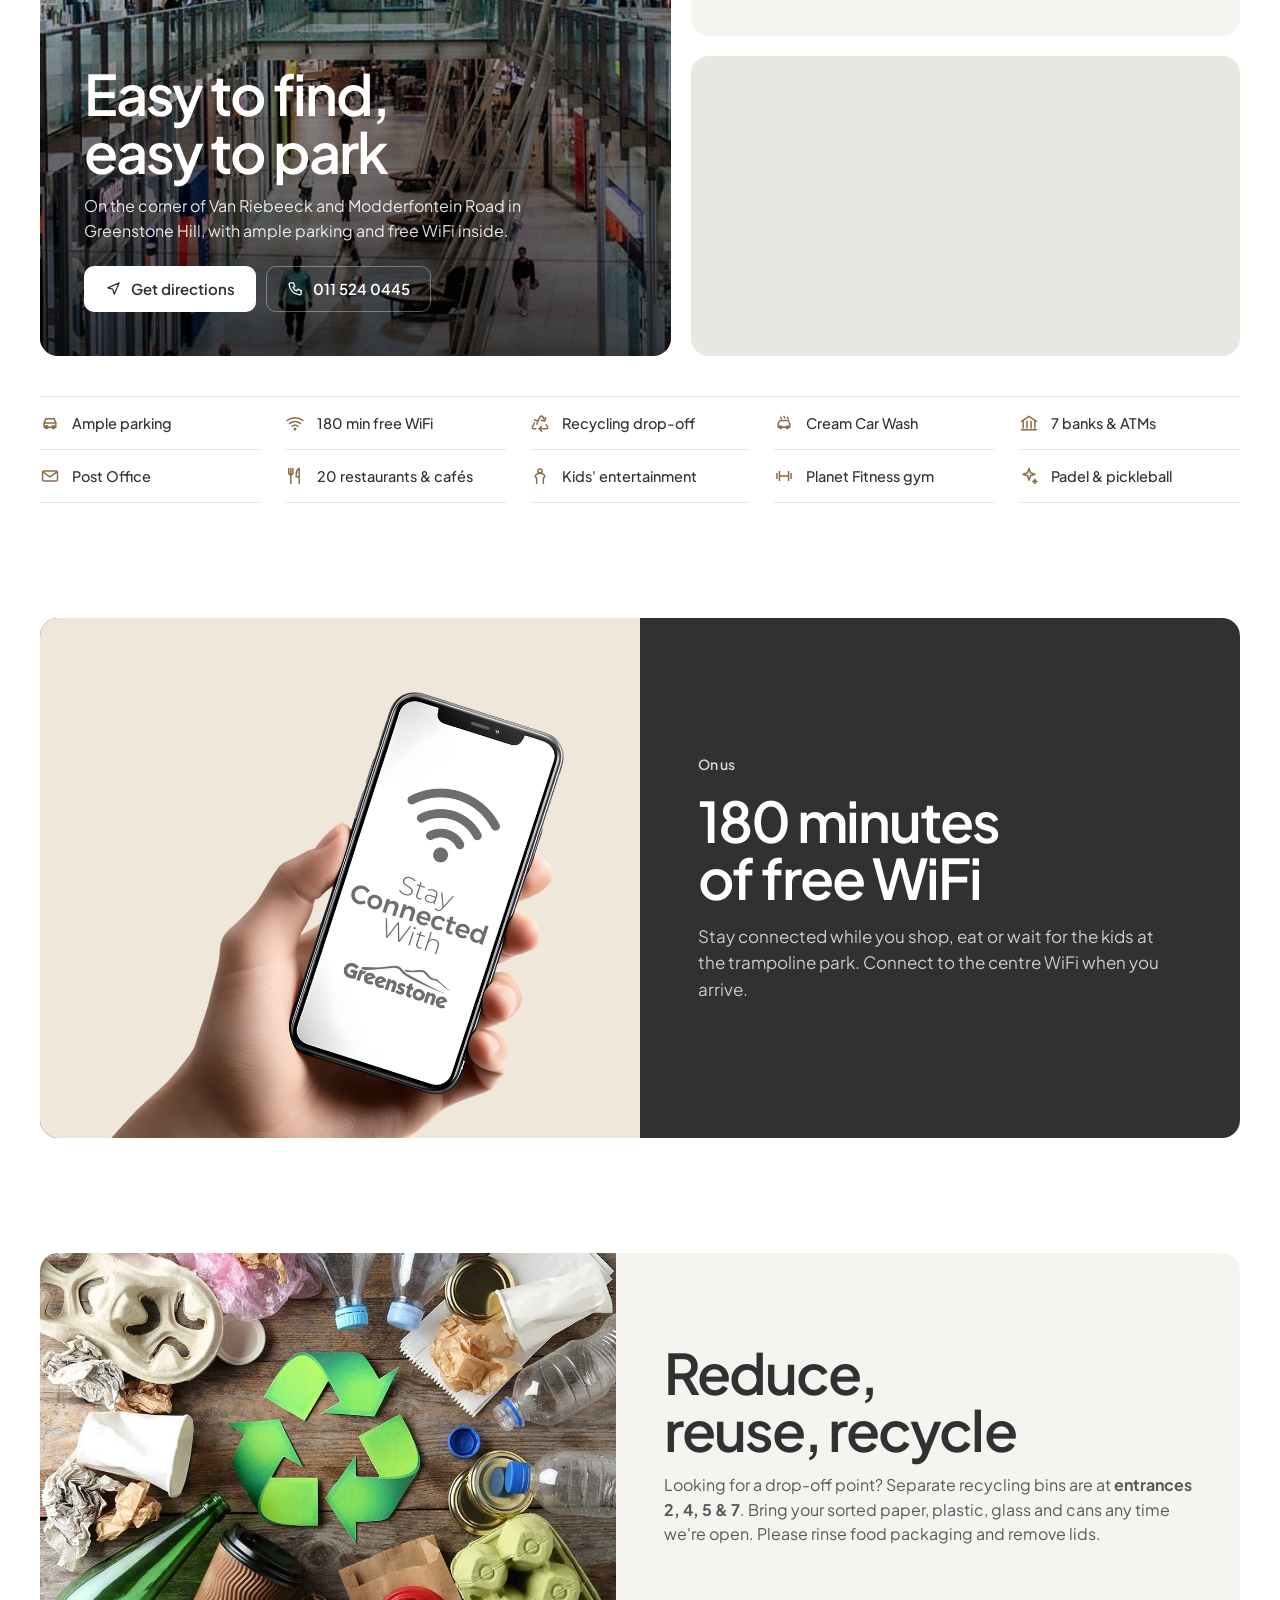
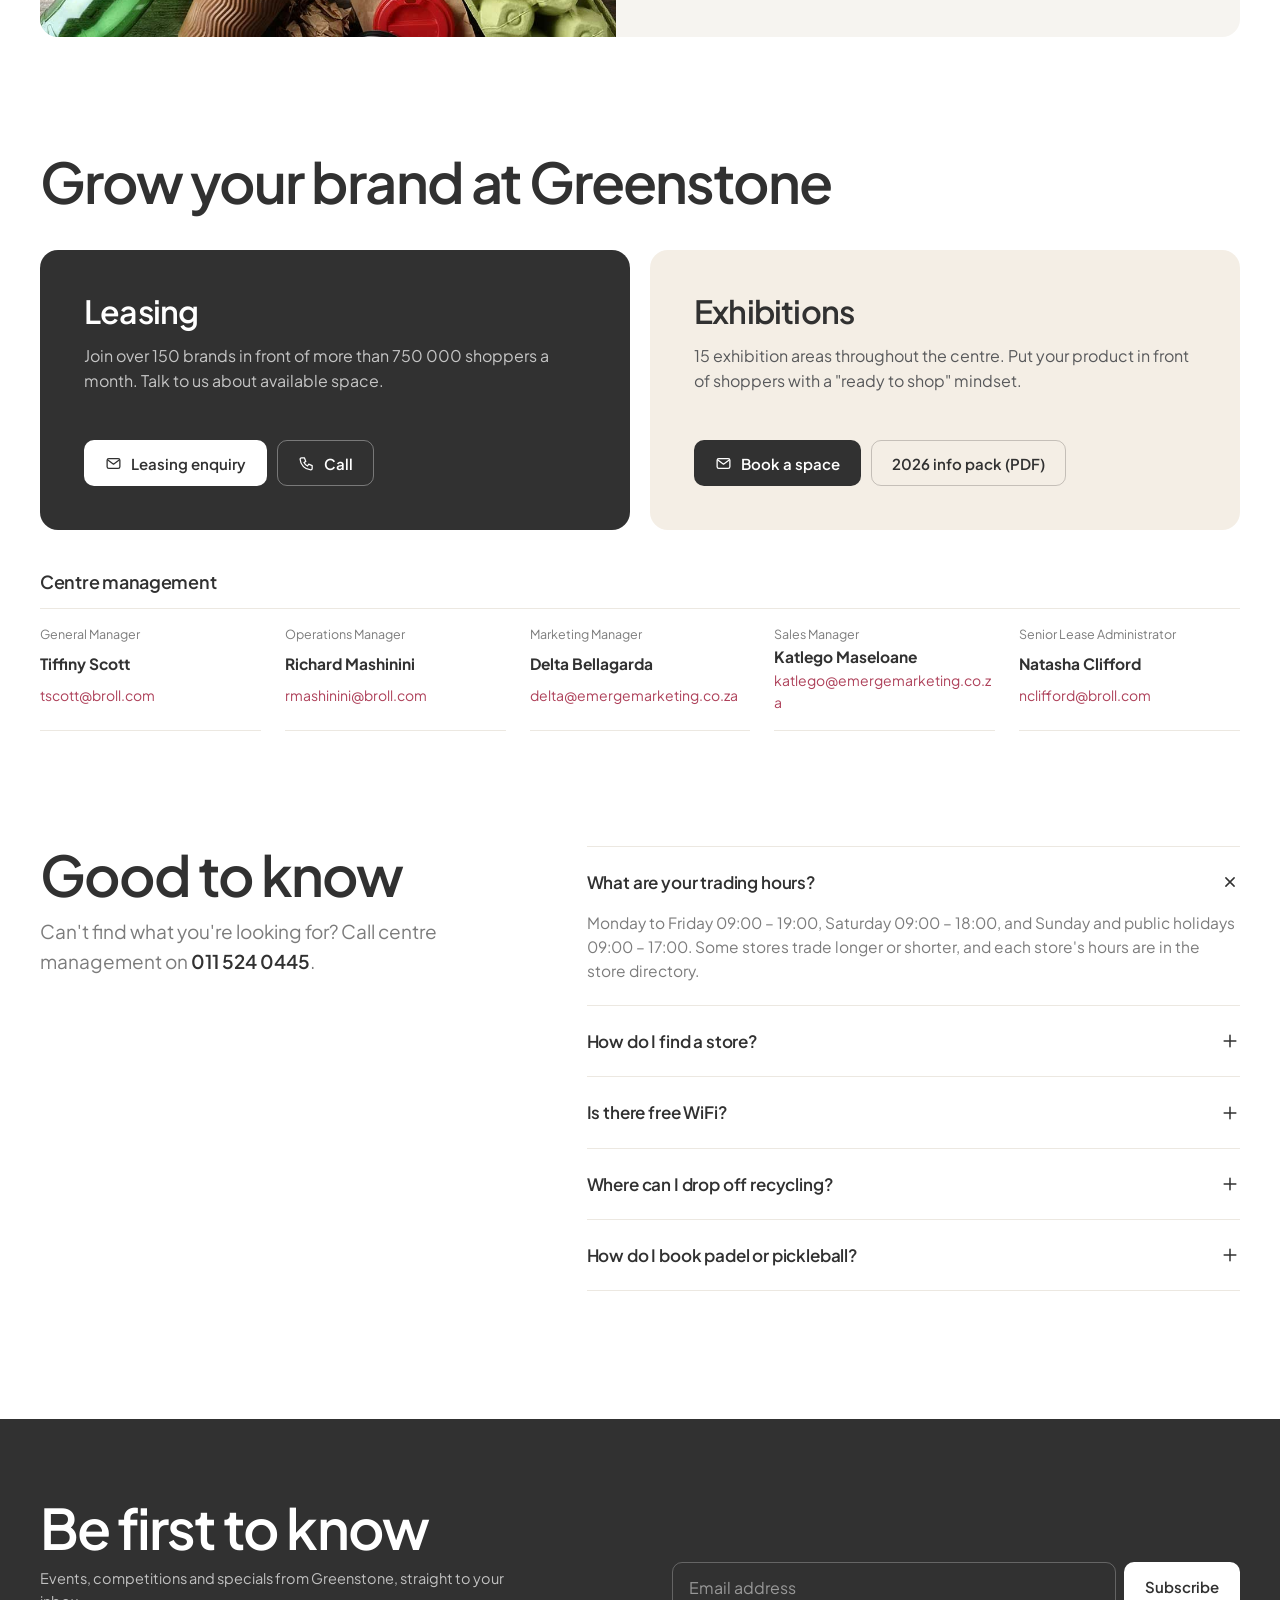
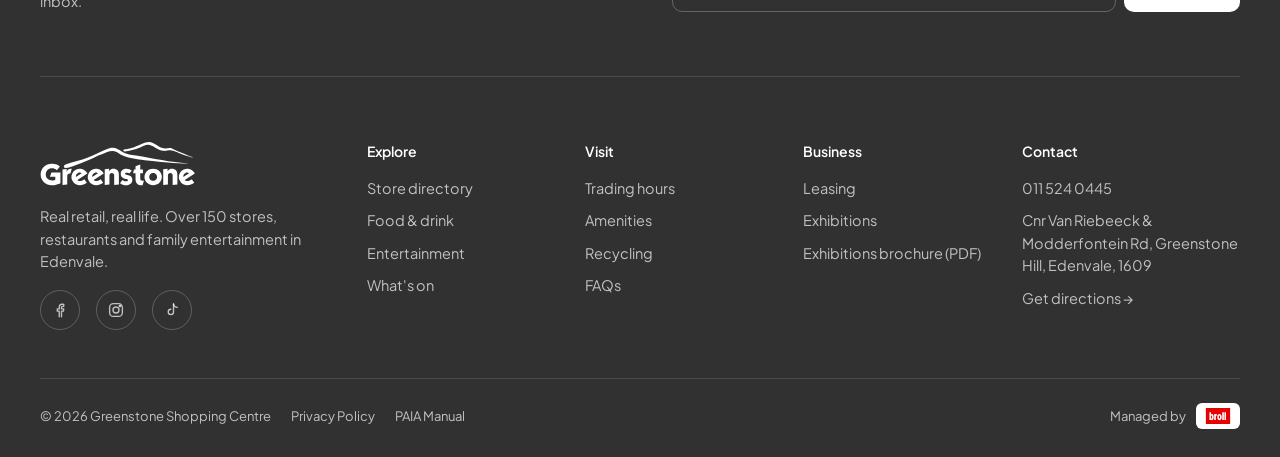
==== commit bbcf8190: "Add WhatsApp/social share image and preview tags" ====
--- a/index.html
+++ b/index.html
@@ -6,6 +6,16 @@
 <title>Greenstone Shopping Centre | Real retail, real life in Edenvale</title>
 <meta name="description" content="Greenstone Shopping Centre in Edenvale: over 150 stores, restaurants and family entertainment, anchored by Checkers, Pick n Pay Hyper and Woolworths. Trading hours, store directory and what's on.">
 <meta name="theme-color" content="#FFFFFF">
+<meta property="og:type" content="website">
+<meta property="og:site_name" content="Greenstone Shopping Centre">
+<meta property="og:title" content="Greenstone Shopping Centre | Real retail, real life">
+<meta property="og:description" content="Over 150 stores, restaurants and family entertainment in Edenvale. Trading hours, store directory and what's on.">
+<meta property="og:url" content="https://conversionadvantage00.github.io/mockup/">
+<meta property="og:image" content="https://conversionadvantage00.github.io/mockup/assets/og-image.jpg">
+<meta property="og:image:width" content="1200">
+<meta property="og:image:height" content="630">
+<meta property="og:image:alt" content="Greenstone Shopping Centre atrium with the Greenstone logo">
+<meta name="twitter:card" content="summary_large_image">
 <link rel="icon" href="assets/brand/greenstone-logo.svg">
 <link rel="preconnect" href="https://fonts.googleapis.com">
 <link rel="preconnect" href="https://fonts.gstatic.com" crossorigin>
